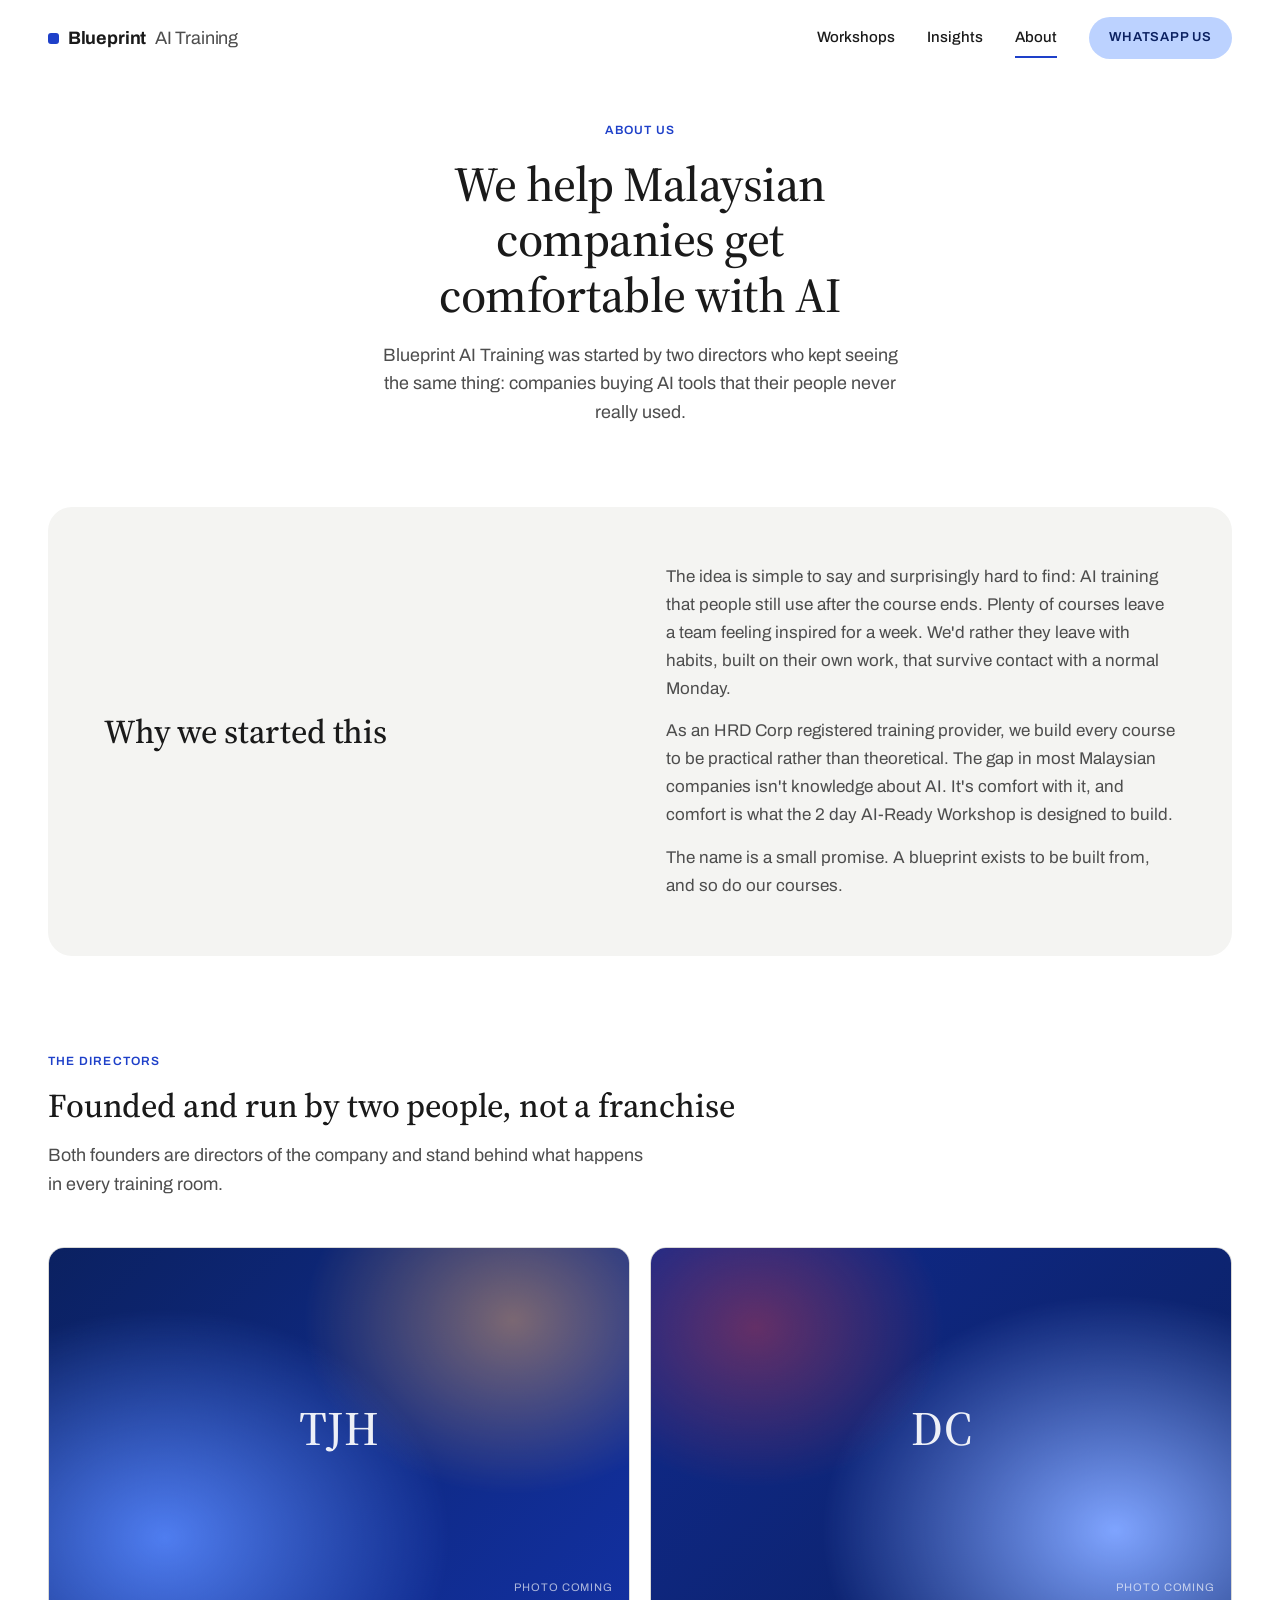
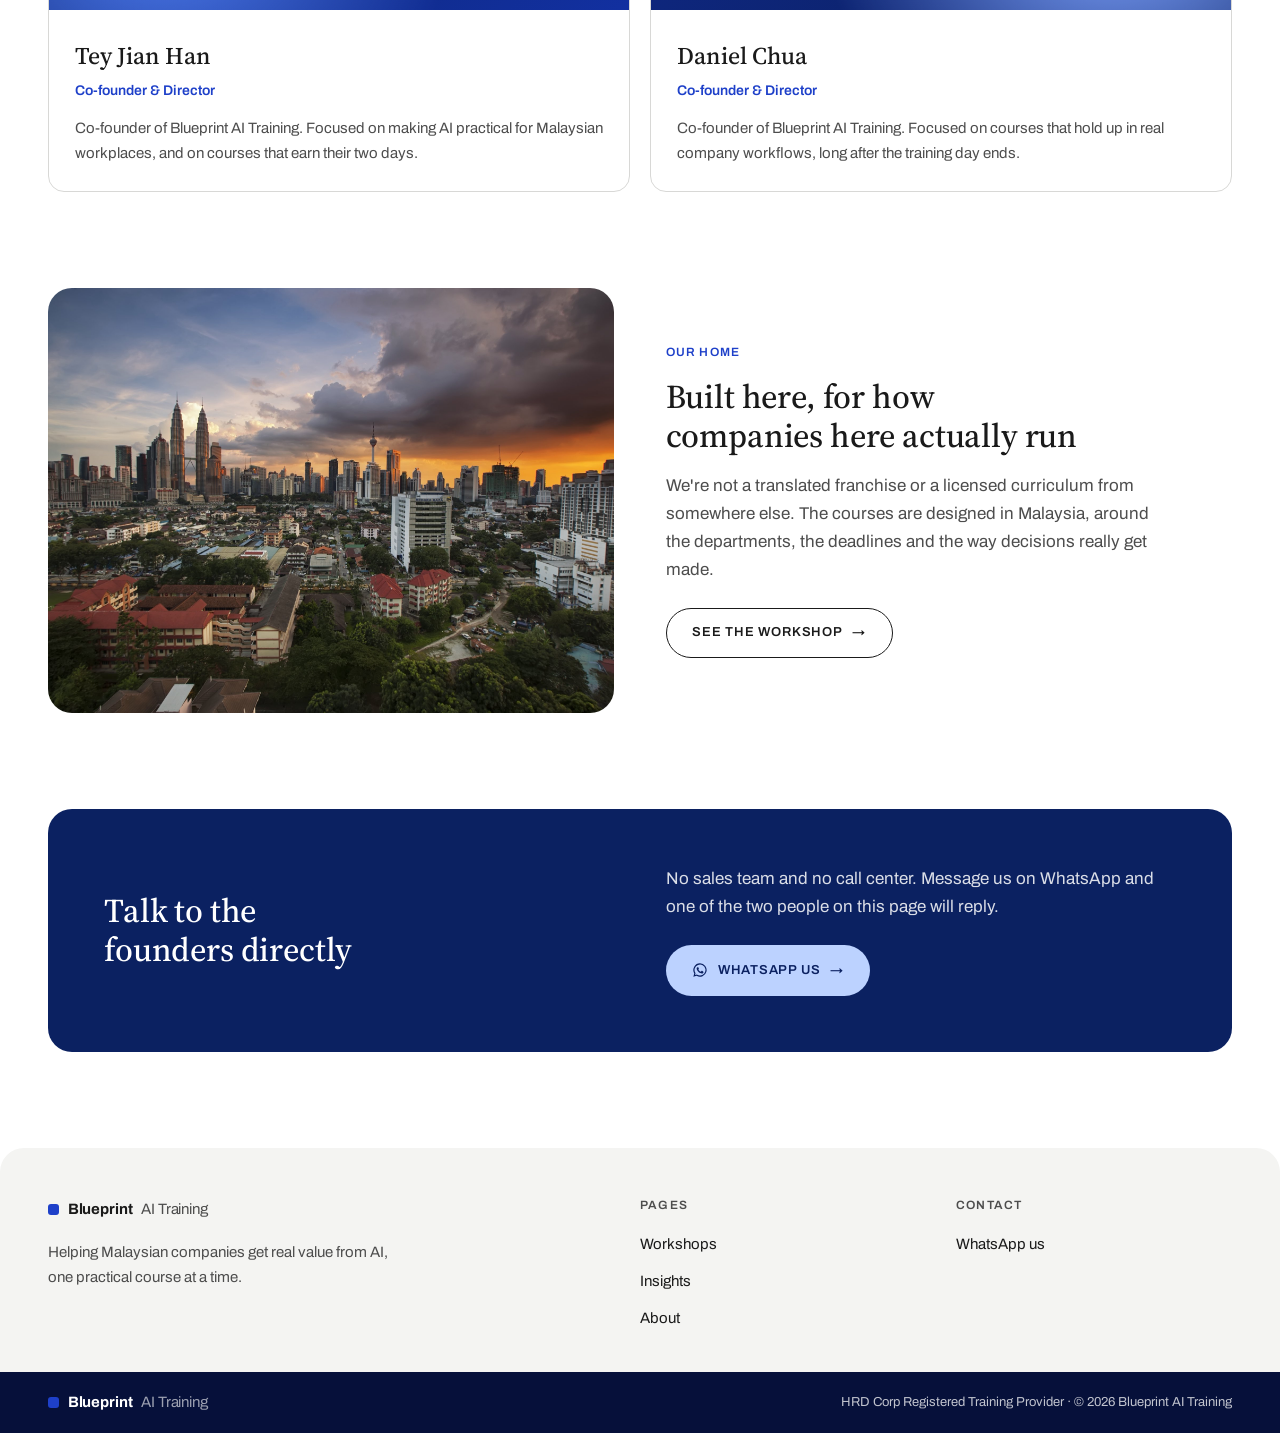
==== about.html @ e667f3a2 "update" ====
<!doctype html>
<html lang="en">
<head>
  <meta charset="utf-8">
  <meta name="viewport" content="width=device-width, initial-scale=1">
  <title>About | Blueprint AI Training</title>
  <meta name="description" content="Blueprint AI Training was founded by directors Tey Jian Han and Daniel Chua to help Malaysian companies get real value from AI through practical, HRD Corp claimable training.">
  <meta property="og:type" content="website">
  <meta property="og:title" content="About | Blueprint AI Training">
  <meta property="og:description" content="Founded by two directors who wanted AI training that people actually use afterwards.">
  <!-- REPLACE: set your live domain in og:image so WhatsApp link previews show the image -->
  <meta property="og:image" content="https://REPLACE-WITH-DOMAIN/assets/img/kl-dusk.jpg">
  <link rel="icon" type="image/svg+xml" href="assets/favicon.svg">
  <link rel="preconnect" href="https://fonts.googleapis.com">
  <link rel="preconnect" href="https://fonts.gstatic.com" crossorigin>
  <link href="https://fonts.googleapis.com/css2?family=Archivo:wght@400;500;600;700&family=Source+Serif+4:ital,opsz,wght@0,8..60,400;0,8..60,500;1,8..60,400&display=swap" rel="stylesheet">
  <link rel="stylesheet" href="css/styles.css">
</head>
<body>

<header class="site-header">
  <div class="container">
    <a class="brand" href="index.html" aria-label="Blueprint AI Training home">
      <span class="brand-mark" aria-hidden="true"></span>
      <strong>Blueprint</strong> <span>AI Training</span>
    </a>
    <button class="nav-toggle" aria-label="Menu" aria-expanded="false" aria-controls="site-nav">
      <span></span><span></span><span></span>
    </button>
    <nav class="site-nav" id="site-nav" aria-label="Main">
      <a href="workshops.html">Workshops</a>
      <a href="insights.html">Insights</a>
      <a href="about.html" aria-current="page">About</a>
      <!-- REPLACE: WhatsApp number -->
      <a class="btn btn--pill" href="https://wa.me/60XXXXXXXXX">WhatsApp us</a>
    </nav>
  </div>
</header>

<main>

  <section class="intro container">
    <span class="label label--blue">About us</span>
    <h1 class="display">We help Malaysian companies get comfortable with AI</h1>
    <p class="lede">Blueprint AI Training was started by two directors who kept seeing the same thing: companies buying AI tools that their people never really used.</p>
  </section>

  <!-- Story -->
  <section class="section container">
    <div class="panel panel--paper panel-split">
      <h2 class="headline">Why we started this</h2>
      <div>
        <!-- EDIT: founding story. Founders should make this their own. -->
        <p style="color: var(--slate);">The idea is simple to say and surprisingly hard to find: AI training that people still use after the course ends. Plenty of courses leave a team feeling inspired for a week. We'd rather they leave with habits, built on their own work, that survive contact with a normal Monday.</p>
        <p style="color: var(--slate); margin-top: 0.9rem;">As an HRD Corp registered training provider, we build every course to be practical rather than theoretical. The gap in most Malaysian companies isn't knowledge about AI. It's comfort with it, and comfort is what the 2 day AI-Ready Workshop is designed to build.</p>
        <!-- VERIFY: confirm exact HRD Corp registration wording before launch -->
        <p style="color: var(--slate); margin-top: 0.9rem;">The name is a small promise. A blueprint exists to be built from, and so do our courses.</p>
      </div>
    </div>
  </section>

  <!-- Founders -->
  <section class="section container">
    <div class="section-head">
      <span class="label label--blue">The directors</span>
      <h2 class="headline">Founded and run by two people, not a franchise</h2>
      <p class="lede">Both founders are directors of the company and stand behind what happens in every training room.</p>
    </div>
    <div class="profile-grid">
      <article class="profile">
        <!-- REPLACE: portrait photo. Swap the placeholder block for:
             <img src="assets/img/tey-jian-han.jpg" alt="Tey Jian Han, Co-founder and Director"> -->
        <div class="profile-portrait cover-a">
          <span class="profile-initials" aria-hidden="true">TJH</span>
          <span class="photo-note">Photo coming</span>
        </div>
        <div class="profile-body">
          <h3>Tey Jian Han</h3>
          <p class="role">Co-founder &amp; Director</p>
          <!-- EDIT: bio pending from founder. Keep to facts, no invented history. -->
          <p>Co-founder of Blueprint AI Training. Focused on making AI practical for Malaysian workplaces, and on courses that earn their two days.</p>
        </div>
      </article>
      <article class="profile">
        <!-- REPLACE: portrait photo. Swap the placeholder block for:
             <img src="assets/img/daniel-chua.jpg" alt="Daniel Chua, Co-founder and Director"> -->
        <div class="profile-portrait cover-b">
          <span class="profile-initials" aria-hidden="true">DC</span>
          <span class="photo-note">Photo coming</span>
        </div>
        <div class="profile-body">
          <h3>Daniel Chua</h3>
          <p class="role">Co-founder &amp; Director</p>
          <!-- EDIT: bio pending from founder. Keep to facts, no invented history. -->
          <p>Co-founder of Blueprint AI Training. Focused on courses that hold up in real company workflows, long after the training day ends.</p>
        </div>
      </article>
    </div>
  </section>

  <!-- Malaysia -->
  <section class="section container">
    <div class="media-split">
      <div class="media">
        <img src="assets/img/kl-dusk.jpg" alt="Kuala Lumpur at dusk, with the Petronas Towers and KL Tower" style="object-position: 30% 35%;">
      </div>
      <div>
        <span class="label label--blue">Our home</span>
        <h2 class="headline">Built here, for how companies here actually run</h2>
        <p>We're not a translated franchise or a licensed curriculum from somewhere else. The courses are designed in Malaysia, around the departments, the deadlines and the way decisions really get made.</p>
        <a class="btn btn--outline" href="workshop.html">See the workshop <span class="arrow" aria-hidden="true">&rarr;</span></a>
      </div>
    </div>
  </section>

  <!-- Assist -->
  <section class="section container" id="contact">
    <div class="panel panel--deep panel-split">
      <h2 class="headline">Talk to the founders directly</h2>
      <div>
        <p>No sales team and no call center. Message us on WhatsApp and one of the two people on this page will reply.</p>
        <!-- REPLACE: WhatsApp number -->
        <a class="btn btn--pill" href="https://wa.me/60XXXXXXXXX">
          <svg width="16" height="16" viewBox="0 0 24 24" fill="currentColor" aria-hidden="true"><path d="M12 2a10 10 0 0 0-8.6 15.1L2 22l5-1.3A10 10 0 1 0 12 2Zm0 18.2a8.1 8.1 0 0 1-4.2-1.2l-.3-.2-3 .8.8-2.9-.2-.3A8.2 8.2 0 1 1 12 20.2Zm4.5-6.1c-.2-.1-1.5-.7-1.7-.8-.2-.1-.4-.1-.5.1-.2.2-.6.8-.8 1-.1.2-.3.2-.5.1a6.7 6.7 0 0 1-3.3-2.9c-.3-.4.3-.4.7-1.3 0-.2 0-.3-.1-.4l-.7-1.8c-.2-.5-.4-.4-.5-.4h-.5c-.2 0-.4.1-.7.3-.2.3-.9.9-.9 2.1s.9 2.4 1 2.6c.1.2 1.8 2.8 4.3 3.9 1.6.7 2.2.7 3 .6.5-.1 1.5-.6 1.7-1.2.2-.6.2-1.1.1-1.2 0-.1-.2-.2-.4-.3Z"/></svg>
          WhatsApp us <span class="arrow" aria-hidden="true">&rarr;</span>
        </a>
      </div>
    </div>
  </section>

</main>

<footer class="site-footer">
  <div class="footer-main">
    <div class="container">
      <div class="footer-grid">
        <div>
          <a class="brand" href="index.html">
            <span class="brand-mark" aria-hidden="true"></span>
            <strong>Blueprint</strong> <span>AI Training</span>
          </a>
          <p class="footer-mission">Helping Malaysian companies get real value from AI, one practical course at a time.</p>
        </div>
        <div>
          <h4>Pages</h4>
          <ul>
            <li><a href="workshops.html">Workshops</a></li>
            <li><a href="insights.html">Insights</a></li>
            <li><a href="about.html">About</a></li>
          </ul>
        </div>
        <div>
          <h4>Contact</h4>
          <ul>
            <!-- REPLACE: WhatsApp number -->
            <li><a href="https://wa.me/60XXXXXXXXX">WhatsApp us</a></li>
            <!-- REPLACE: add email / phone / address when finalised -->
          </ul>
        </div>
      </div>
    </div>
  </div>
  <div class="footer-bar">
    <div class="container">
      <a class="brand" href="index.html">
        <span class="brand-mark" aria-hidden="true"></span>
        <strong>Blueprint</strong> <span>AI Training</span>
      </a>
      <!-- VERIFY: exact HRD Corp registration wording -->
      <p>HRD Corp Registered Training Provider &middot; &copy; 2026 Blueprint AI Training</p>
    </div>
  </div>
</footer>

<script src="js/main.js"></script>
</body>
</html>
---- css/styles.css ----
/* ==========================================================================
   Blueprint AI Training — "Blueprint Blue"
   Consulting-firm grammar in the BCG mold: white ground, inset rounded
   panels, pill buttons, serif display. Malaysian colors live in the
   gradient art, not in flags or flowers.
   Edit the tokens below to retune the whole site.
   ========================================================================== */

:root {
  /* Blue accent family */
  --blue-deep: #0b2161;      /* dark panels, footer bar */
  --blue-deeper: #06103a;    /* footer bottom bar */
  --blue: #1e40c9;           /* links, small accents (AA on white) */
  --blue-mid: #4f7df0;       /* gradient art only */
  --blue-soft: #7fa4ff;      /* gradient art only */
  --pill: #bcd2ff;           /* primary pill button ground */
  --pill-hover: #a7c3ff;
  --panel-light: #e4ecff;    /* light blue panel ground */

  --blue-royal: #1230a0;     /* gradient art endpoint */
  --blue-indigo: #10298c;    /* gradient art endpoint */

  /* Malaysian glints, gradient art only, never UI chrome */
  --glint-red: rgba(226, 59, 59, 0.4);
  --glint-amber: rgba(255, 179, 92, 0.45);
  --glint-red-soft: rgba(226, 59, 59, 0.22);
  --glint-amber-soft: rgba(255, 179, 92, 0.35);

  /* Neutral ground */
  --white: #ffffff;
  --paper: #f4f4f2;          /* light gray panels, upper footer */
  --silver: #d8d8d6;         /* hairlines */
  --slate: #4d4d4d;          /* secondary text */
  --ink: #1a1a1a;            /* text */

  /* Type */
  --font: "Archivo", "Helvetica Neue", Arial, sans-serif;
  --font-serif: "Source Serif 4", Georgia, serif;

  --measure: 68ch;
  --container: 1280px;
  --pad-x: clamp(1.25rem, 4vw, 3rem);
  --section-y: clamp(2rem, 4vw, 3rem);

  --r-panel: 24px;
  --r-card: 16px;
  --r-pill: 999px;

  --ease-out: cubic-bezier(0.16, 1, 0.3, 1);
}

/* ---------- Reset ---------- */

*, *::before, *::after { box-sizing: border-box; }
* { margin: 0; }
html { scroll-behavior: smooth; }
html, body { overflow-x: clip; }
body {
  font-family: var(--font);
  font-size: 1.0625rem;
  line-height: 1.65;
  color: var(--ink);
  background: var(--white);
  -webkit-font-smoothing: antialiased;
}
img { display: block; max-width: 100%; }
a { color: inherit; }
ul, ol { padding: 0; }
[hidden] { display: none !important; }

:focus-visible {
  outline: 2px solid var(--blue);
  outline-offset: 3px;
}

@media (prefers-reduced-motion: reduce) {
  *, *::before, *::after {
    animation-duration: 0.01ms !important;
    animation-iteration-count: 1 !important;
    transition-duration: 0.01ms !important;
  }
  html { scroll-behavior: auto; }
}

/* ---------- Type roles ---------- */

.display {
  font-family: var(--font-serif);
  font-size: clamp(2.125rem, 3.8vw, 3.125rem);
  font-weight: 500;
  line-height: 1.14;
  letter-spacing: -0.01em;
  text-wrap: balance;
}
.display-xl { font-size: clamp(2.5rem, 4.6vw, 3.875rem); }

/* The dimensional word: the promise word extrudes in pill-blue steps.
   Hero only, one word per site. */
.dim {
  color: var(--blue-deep);
  text-shadow:
    0.018em 0.018em 0 var(--pill),
    0.036em 0.036em 0 var(--pill),
    0.054em 0.054em 0 var(--pill),
    0.072em 0.072em 0 var(--pill);
  animation: dim-pop 0.5s var(--ease-out) 0.7s both;
}
@keyframes dim-pop {
  from {
    color: var(--ink);
    text-shadow:
      0 0 0 var(--pill),
      0 0 0 var(--pill),
      0 0 0 var(--pill),
      0 0 0 var(--pill);
  }
}

/* Opening sequence: the statement settles from a blur, then the word pops */
.intro-rise { animation: intro-blur 0.75s var(--ease-out) both; }
@keyframes intro-blur {
  from { opacity: 0; transform: translateY(14px); filter: blur(8px); }
  to { opacity: 1; transform: none; filter: blur(0); }
}
.headline {
  font-family: var(--font-serif);
  font-size: clamp(1.625rem, 2.6vw, 2.25rem);
  font-weight: 500;
  line-height: 1.18;
  letter-spacing: -0.005em;
  text-wrap: balance;
}
.title-serif {
  font-family: var(--font-serif);
  font-size: clamp(1.375rem, 2vw, 1.75rem);
  font-weight: 500;
  line-height: 1.22;
  text-wrap: balance;
}
.title {
  font-size: 1.1875rem;
  font-weight: 600;
  line-height: 1.3;
}
.lede {
  font-size: clamp(1.0625rem, 1.4vw, 1.1875rem);
  line-height: 1.6;
  color: var(--slate);
  max-width: 60ch;
}
.label {
  font-size: 0.75rem;
  font-weight: 600;
  letter-spacing: 0.1em;
  text-transform: uppercase;
}
.label--blue { color: var(--blue); }
.label--slate { color: var(--slate); }
.label--light { color: rgba(255, 255, 255, 0.85); }

/* ---------- Layout primitives ---------- */

.container {
  max-width: var(--container);
  margin-inline: auto;
  padding-inline: var(--pad-x);
}
.section { padding-block: var(--section-y); }
.section--tight { padding-block: clamp(2rem, 4vw, 3rem); }

.section-head { margin-bottom: clamp(2rem, 4vw, 3rem); }
.section-head .label { display: block; margin-bottom: 0.9rem; }
.section-head .lede { margin-top: 1rem; }
.section-head--center { text-align: center; }
.section-head--center .lede { margin-inline: auto; }

/* Feature head: the one section head per page allowed to break the
   eyebrow-plus-headline pattern. Centered display serif with a sweep. */
.section-head--feature { text-align: center; }
.section-head--feature h2 { max-width: 18ch; margin-inline: auto; }

/* The highlight sweep: a pill-blue marker stroke behind one phrase.
   At most one per page. */
.mark-sweep {
  position: relative;
  z-index: 0;
  font-style: italic;
  font-weight: 400;
  white-space: nowrap;
}
.mark-sweep::before {
  content: "";
  position: absolute;
  inset: 0.14em -0.2em -0.04em -0.16em;
  background: var(--pill);
  opacity: 0.55;
  border-radius: 0.35em;
  transform: rotate(-1.4deg);
  z-index: -1;
}
/* The sweep draws itself like a marker stroke when scrolled into view */
html.js [data-in] .mark-sweep::before {
  transform: scaleX(0) rotate(-1.4deg);
  transform-origin: 0 60%;
  transition: transform 0.55s var(--ease-out) 0.15s;
}
html.js [data-in].is-in .mark-sweep::before { transform: scaleX(1) rotate(-1.4deg); }

/* Centered page intro, the BCG opener */
.intro {
  text-align: center;
  padding-block: clamp(1.75rem, 3.5vw, 2.75rem) clamp(1.25rem, 2.5vw, 2rem);
}
.intro .label { display: block; margin-bottom: 1rem; }
.intro .display { max-width: 24ch; margin-inline: auto; }
.intro .display-xl { max-width: 22ch; }
.intro .lede { margin: 1.1rem auto 0; max-width: 52ch; }

/* ---------- Panels: the inset rounded blocks ---------- */

.panel {
  border-radius: var(--r-panel);
  overflow: hidden;
  position: relative;
}
.panel--deep { background: var(--blue-deep); color: var(--white); }
.panel--light { background: var(--panel-light); }
.panel--paper { background: var(--paper); }

.panel-split {
  display: grid;
  grid-template-columns: minmax(0, 1fr) minmax(0, 1fr);
  gap: clamp(1.5rem, 4vw, 4rem);
  align-items: center;
  padding: clamp(2rem, 4.5vw, 3.5rem);
}
@media (max-width: 860px) { .panel-split { grid-template-columns: 1fr; } }
.panel-split .headline { max-width: 20ch; }
.panel-split p { max-width: 52ch; }
.panel--deep p { color: rgba(255, 255, 255, 0.85); }
.panel-split .btn { margin-top: 1.5rem; }

/* ---------- Gradient art (Malaysian colors live here) ---------- */

.art {
  background:
    radial-gradient(52% 68% at 82% 18%, var(--glint-amber), transparent 62%),
    radial-gradient(44% 60% at 12% 88%, var(--glint-red), transparent 60%),
    radial-gradient(70% 90% at 28% 22%, var(--blue-soft), transparent 70%),
    radial-gradient(80% 100% at 78% 78%, var(--blue-mid), transparent 72%),
    linear-gradient(135deg, var(--blue-deep) 0%, var(--blue-royal) 55%, var(--blue-deep) 100%);
}
.art--soft {
  background:
    radial-gradient(50% 64% at 84% 20%, var(--glint-amber-soft), transparent 62%),
    radial-gradient(42% 58% at 10% 86%, var(--glint-red-soft), transparent 60%),
    radial-gradient(70% 90% at 30% 20%, rgba(127, 164, 255, 0.75), transparent 70%),
    radial-gradient(80% 100% at 76% 80%, rgba(79, 125, 240, 0.6), transparent 72%),
    linear-gradient(135deg, #dbe7ff 0%, #eef3ff 55%, #dbe7ff 100%);
}

/* ---------- Buttons: pills, the BCG way ---------- */

.btn {
  display: inline-flex;
  align-items: center;
  gap: 0.6rem;
  padding: 0.85rem 1.6rem;
  font-family: var(--font);
  font-size: 0.8125rem;
  font-weight: 600;
  letter-spacing: 0.06em;
  text-transform: uppercase;
  text-decoration: none;
  border-radius: var(--r-pill);
  border: 1px solid transparent;
  cursor: pointer;
  transition: background-color 0.2s var(--ease-out), border-color 0.2s var(--ease-out),
              color 0.2s var(--ease-out), transform 0.2s var(--ease-out);
}
.btn .arrow { transition: transform 0.25s var(--ease-out); }
.btn:hover .arrow { transform: translateX(4px); }
.btn--pill { background: var(--pill); color: var(--blue-deep); }
.btn--pill:hover { background: var(--pill-hover); }
.btn--outline { border-color: var(--ink); color: var(--ink); background: transparent; }
.btn--outline:hover { background: var(--ink); color: var(--white); }
.btn--outline-light { border-color: rgba(255, 255, 255, 0.7); color: var(--white); background: transparent; }
.btn--outline-light:hover { background: var(--white); color: var(--blue-deep); border-color: var(--white); }

.arrow-link {
  display: inline-flex;
  align-items: center;
  gap: 0.5rem;
  font-weight: 600;
  font-size: 0.875rem;
  color: var(--blue);
  text-decoration: none;
}
.arrow-link .arrow { transition: transform 0.25s var(--ease-out); }
.arrow-link:hover .arrow { transform: translateX(4px); }

/* ---------- Chips ---------- */

.chip-row {
  display: flex;
  flex-wrap: wrap;
  justify-content: center;
  gap: 0.5rem;
  padding: 0.5rem;
  border: 1px solid var(--silver);
  border-radius: var(--r-pill);
  width: fit-content;
  max-width: 100%;
  margin-inline: auto;
}
.chip {
  display: inline-flex;
  align-items: center;
  padding: 0.5rem 1.1rem;
  font-size: 0.75rem;
  font-weight: 600;
  letter-spacing: 0.08em;
  text-transform: uppercase;
  color: var(--slate);
  text-decoration: none;
  border-radius: var(--r-pill);
  transition: background-color 0.2s var(--ease-out), color 0.2s var(--ease-out);
}
.chip:hover { background: var(--paper); color: var(--ink); }
.chip.is-active { background: var(--blue-deep); color: var(--white); }
.chip--static { cursor: default; }
@media (max-width: 700px) { .chip-row { border-radius: var(--r-card); } }

/* Small tag chip on cards */
.tag {
  display: inline-flex;
  align-self: flex-start;
  padding: 0.3rem 0.75rem;
  font-size: 0.6875rem;
  font-weight: 600;
  letter-spacing: 0.08em;
  text-transform: uppercase;
  border-radius: var(--r-pill);
  background: var(--white);
  color: var(--ink);
}
.tag--ghost { background: transparent; border: 1px solid var(--silver); color: var(--slate); }

/* ---------- Header ---------- */

.site-header {
  position: sticky;
  top: 0;
  z-index: 50;
  background: rgba(255, 255, 255, 0.94);
  backdrop-filter: blur(8px);
  border-bottom: 1px solid transparent;
  transition: border-color 0.25s var(--ease-out), box-shadow 0.25s var(--ease-out);
}
.site-header.is-scrolled {
  border-bottom-color: var(--silver);
  box-shadow: 0 4px 18px rgba(26, 26, 26, 0.06);
}
.site-header .container {
  display: flex;
  align-items: center;
  justify-content: space-between;
  height: 76px;
}

.brand {
  display: inline-flex;
  align-items: center;
  gap: 0.55rem;
  text-decoration: none;
  font-size: 1.125rem;
  letter-spacing: -0.01em;
  line-height: 1;
}
.brand-mark {
  width: 11px; height: 11px;
  border-radius: 3px;
  background: var(--blue);
  flex: 0 0 auto;
}
.brand strong { font-weight: 700; }
.brand span { font-weight: 400; color: var(--slate); }

.site-nav { display: flex; align-items: center; gap: 2rem; }
.site-nav a:not(.btn) {
  text-decoration: none;
  font-size: 0.9375rem;
  font-weight: 500;
  color: var(--ink);
  padding-block: 0.4rem;
  border-bottom: 2px solid transparent;
  transition: border-color 0.2s var(--ease-out);
}
.site-nav a:not(.btn):hover { border-bottom-color: var(--silver); }
.site-nav a[aria-current] { border-bottom-color: var(--blue); }
.site-nav .btn { padding: 0.6rem 1.2rem; }

.nav-toggle {
  display: none;
  background: none;
  border: 0;
  padding: 0.5rem;
  cursor: pointer;
}
.nav-toggle span {
  display: block;
  width: 24px; height: 2px;
  background: var(--ink);
  margin: 5px 0;
  transition: transform 0.25s var(--ease-out), opacity 0.2s;
}

@media (max-width: 800px) {
  .nav-toggle { display: block; }
  .site-nav {
    position: fixed;
    inset: 76px 0 0 0;
    flex-direction: column;
    align-items: flex-start;
    gap: 0;
    background: var(--blue-deep);
    padding: 2.5rem var(--pad-x);
    transform: translateX(100%);
    transition: transform 0.35s var(--ease-out);
  }
  .site-nav.is-open { transform: translateX(0); }
  .site-nav a:not(.btn) {
    color: var(--white);
    font-size: 1.625rem;
    font-weight: 600;
    padding-block: 0.9rem;
    border-bottom: 0;
  }
  .site-nav a[aria-current] { color: var(--pill); }
  .site-nav .btn { margin-top: 2rem; padding: 0.85rem 1.6rem; }
  body.nav-locked { overflow: hidden; }
  .nav-toggle.is-open span:nth-child(1) { transform: translateY(7px) rotate(45deg); }
  .nav-toggle.is-open span:nth-child(2) { opacity: 0; }
  .nav-toggle.is-open span:nth-child(3) { transform: translateY(-7px) rotate(-45deg); }
}

/* ---------- Hero card (home) ---------- */

.hero-card {
  border-radius: var(--r-panel);
  min-height: min(62vh, 560px);
  display: flex;
  align-items: flex-end;
  padding: clamp(1.5rem, 3vw, 2.5rem);
}
.hero-bg {
  position: absolute;
  inset: 0;
  width: 100%;
  height: 100%;
  object-fit: cover;
  object-position: 75% 30%;
  animation: bg-settle 1.5s var(--ease-out) both;
}
@keyframes bg-settle {
  from { transform: scale(1.045); }
}
.hero-float {
  position: relative;
  background: var(--white);
  border-radius: var(--r-card);
  padding: clamp(1.5rem, 2.5vw, 2rem);
  max-width: 420px;
  box-shadow: 0 18px 44px rgba(11, 33, 97, 0.22);
}
.hero-float .label { display: block; margin-bottom: 0.7rem; }
.hero-float h2 {
  font-family: var(--font-serif);
  font-size: 1.375rem;
  font-weight: 500;
  line-height: 1.25;
}
.hero-float p { color: var(--slate); font-size: 0.9375rem; margin-top: 0.6rem; }
.hero-float .btn { margin-top: 1.25rem; }

.hero-card [data-rise] {
  opacity: 0;
  transform: translateY(22px);
  animation: rise 0.9s var(--ease-out) 0.35s forwards;
}
@keyframes rise {
  to { opacity: 1; transform: translateY(0); }
}

/* ---------- Strengths band (home) ----------
   One white band split by hairlines: mark, point, then a big serif
   numeral. Only truthful numbers live here (2 engineers, 0 coding). */

.strengths {
  display: grid;
  grid-template-columns: repeat(4, minmax(0, 1fr));
  background: var(--white);
  border: 1px solid var(--silver);
  border-radius: var(--r-panel);
  overflow: hidden;
}
.strength {
  display: flex;
  flex-direction: column;
  gap: 0.9rem;
  padding: clamp(1.5rem, 2.6vw, 2.4rem);
  border-left: 1px solid var(--silver);
}
.strength:first-child { border-left: 0; }
.strength-icon {
  width: 30px;
  height: 30px;
  color: var(--blue);
  margin-bottom: 0.3rem;
}
.strength h3 { font-size: 1.125rem; font-weight: 600; line-height: 1.3; }
.strength > p { color: var(--slate); font-size: 0.9375rem; line-height: 1.55; }
.strength-stat {
  margin-top: auto;
  padding-top: 1.6rem;
  display: flex;
  align-items: center;
  gap: 0.9rem;
}
.strength-num {
  font-family: var(--font-serif);
  font-size: clamp(3rem, 4.6vw, 4.25rem);
  font-weight: 500;
  line-height: 0.9;
  letter-spacing: -0.02em;
  background: linear-gradient(150deg, var(--blue-deep) 15%, var(--blue) 55%, var(--blue-mid) 95%);
  -webkit-background-clip: text;
  background-clip: text;
  color: transparent;
}
.strength-num small { font-size: 0.45em; font-weight: 500; }
.strength-num--word { font-size: clamp(2.125rem, 3vw, 2.875rem); line-height: 1; }
.strength-stat-label {
  font-size: 0.8125rem;
  font-weight: 500;
  color: var(--slate);
  line-height: 1.35;
  max-width: 14ch;
}
@media (max-width: 1080px) {
  .strengths { grid-template-columns: repeat(2, minmax(0, 1fr)); }
  .strength:nth-child(odd) { border-left: 0; }
  .strength:nth-child(n+3) { border-top: 1px solid var(--silver); }
}
@media (max-width: 620px) {
  .strengths { grid-template-columns: 1fr; }
  .strength { border-left: 0; }
  .strength:nth-child(n+2) { border-top: 1px solid var(--silver); }
}

/* ---------- Cards ---------- */

.card-grid {
  display: grid;
  grid-template-columns: repeat(4, 1fr);
  gap: 1.25rem;
}
@media (max-width: 1080px) { .card-grid { grid-template-columns: repeat(2, 1fr); } }
@media (max-width: 620px) { .card-grid { grid-template-columns: 1fr; } }
.card-grid--3 { grid-template-columns: repeat(3, 1fr); }
@media (max-width: 1080px) { .card-grid--3 { grid-template-columns: repeat(2, 1fr); } }
@media (max-width: 620px) { .card-grid--3 { grid-template-columns: 1fr; } }

.card {
  display: flex;
  flex-direction: column;
  background: var(--white);
  border: 1px solid var(--silver);
  border-radius: var(--r-card);
  text-decoration: none;
  overflow: hidden;
  transition: box-shadow 0.25s var(--ease-out), transform 0.25s var(--ease-out);
}
a.card:hover, .card--hover:hover { box-shadow: 0 14px 34px rgba(26, 26, 26, 0.12); transform: translateY(-3px); }
a.card:hover .arrow-link .arrow { transform: translateX(4px); }

.card-cover {
  aspect-ratio: 16 / 10;
  position: relative;
  display: flex;
  align-items: flex-start;
  padding: 0.9rem;
}
.card-cover img { position: absolute; inset: 0; width: 100%; height: 100%; object-fit: cover; }
.card-cover .tag { position: relative; z-index: 1; }
.card-body {
  display: flex;
  flex-direction: column;
  gap: 0.7rem;
  padding: 1.4rem;
  flex: 1;
}
.card-body .title { color: var(--ink); }
.card-body p { color: var(--slate); font-size: 0.9375rem; line-height: 1.55; }
.card-body .arrow-link { margin-top: auto; padding-top: 0.6rem; }
.card-meta { font-size: 0.8125rem; color: var(--slate); }

/* Per-card gradient covers, each course/article gets its own mix */
.cover-a {
  background:
    radial-gradient(60% 80% at 80% 20%, var(--glint-amber), transparent 60%),
    radial-gradient(70% 90% at 20% 80%, var(--blue-mid), transparent 70%),
    linear-gradient(135deg, var(--blue-deep), var(--blue-royal));
}
.cover-b {
  background:
    radial-gradient(56% 76% at 18% 22%, var(--glint-red), transparent 58%),
    radial-gradient(70% 90% at 80% 78%, var(--blue-soft), transparent 72%),
    linear-gradient(135deg, var(--blue-indigo), var(--blue-deep));
}
.cover-c {
  background:
    radial-gradient(58% 78% at 78% 76%, var(--glint-amber), transparent 60%),
    radial-gradient(64% 84% at 22% 24%, rgba(127, 164, 255, 0.85), transparent 68%),
    linear-gradient(135deg, var(--blue-royal), var(--blue-deep));
}

/* ---------- Workshop route (home) ----------
   The 2 day workshop as origin node on the white ground, routing out to
   department nodes on the right. Curves draw in when the section scrolls
   into view; three pulses travel the lines. Node positions are inline
   left/top percentages; the SVG curves (viewBox 160x100, same 8/5 aspect
   as the map box) are drawn to match. */

.route {
  display: grid;
  grid-template-columns: minmax(280px, 340px) minmax(0, 1fr);
  gap: clamp(2rem, 4vw, 4.5rem);
  align-items: center;
}
.route-intro .label { display: block; margin-bottom: 0.9rem; }
.route-intro .headline { max-width: 16ch; }
.route-intro p { color: var(--slate); margin-top: 1rem; max-width: 44ch; }
.route-intro .btn { margin-top: 1.5rem; }

.route-map { position: relative; aspect-ratio: 8 / 5; }
.route-map svg { position: absolute; inset: 0; width: 100%; height: 100%; }
.route-map path {
  fill: none;
  stroke: var(--blue);
  stroke-opacity: 0.3;
  stroke-width: 0.45;
  stroke-linecap: round;
}
html.js .route-map path {
  stroke-dasharray: 1;
  stroke-dashoffset: 1;
  transition: stroke-dashoffset 1.1s var(--ease-out);
}
html.js .route-map.is-live path { stroke-dashoffset: 0; }
.route-map path:nth-of-type(2) { transition-delay: 0.06s; }
.route-map path:nth-of-type(3) { transition-delay: 0.12s; }
.route-map path:nth-of-type(4) { transition-delay: 0.18s; }
.route-map path:nth-of-type(5) { transition-delay: 0.24s; }
.route-map path:nth-of-type(6) { transition-delay: 0.3s; }
.route-map path:nth-of-type(7) { transition-delay: 0.36s; }
.route-map path:nth-of-type(8) { transition-delay: 0.42s; }
.route-map path:nth-of-type(9) { transition-delay: 0.48s; }

.route-map .pulse { fill: var(--blue-mid); opacity: 0; transition: opacity 0.6s var(--ease-out) 1.2s; }
.route-map.is-live .pulse { opacity: 0.85; }
@media (prefers-reduced-motion: reduce) {
  .route-map .pulse { display: none; }
}

.route-origin {
  position: absolute;
  left: 0;
  top: 50%;
  transform: translateY(-50%);
  z-index: 1;
  background: var(--blue-deep);
  color: var(--white);
  border-radius: var(--r-card);
  padding: 1.25rem 1.4rem;
  max-width: 240px;
  box-shadow: 0 14px 34px rgba(11, 33, 97, 0.28);
}
.route-origin .label { display: block; margin-bottom: 0.5rem; }
.route-origin h3 { font-family: var(--font-serif); font-size: 1.1875rem; font-weight: 500; line-height: 1.25; }
.route-origin .arrow-link { color: var(--pill); font-size: 0.8125rem; margin-top: 0.7rem; }

.route-node {
  position: absolute;
  transform: translate(-50%, -5px);
  display: flex;
  flex-direction: column;
  align-items: center;
  gap: 0.45rem;
  font-size: 0.8125rem;
  font-weight: 600;
  color: var(--ink);
  text-align: center;
  line-height: 1.25;
  max-width: 110px;
}
.route-node::before {
  content: "";
  width: 11px;
  height: 11px;
  border-radius: 50%;
  background: var(--blue);
  box-shadow: 0 0 0 4px rgba(30, 64, 201, 0.14);
}
html.js .route-node { opacity: 0; transition: opacity 0.55s var(--ease-out); }
html.js .route-map.is-live .route-node { opacity: 1; }
.route-node:nth-of-type(2) { transition-delay: 0.5s; }
.route-node:nth-of-type(3) { transition-delay: 0.57s; }
.route-node:nth-of-type(4) { transition-delay: 0.64s; }
.route-node:nth-of-type(5) { transition-delay: 0.71s; }
.route-node:nth-of-type(6) { transition-delay: 0.78s; }
.route-node:nth-of-type(7) { transition-delay: 0.85s; }
.route-node:nth-of-type(8) { transition-delay: 0.92s; }
.route-node:nth-of-type(9) { transition-delay: 0.99s; }
.route-node:nth-of-type(10) { transition-delay: 1.06s; }

.leaf-tag {
  display: inline-flex;
  padding: 0.25rem 0.7rem;
  font-size: 0.6875rem;
  font-weight: 600;
  letter-spacing: 0.08em;
  text-transform: uppercase;
  border-radius: var(--r-pill);
  border: 1px solid rgba(255, 255, 255, 0.4);
  color: rgba(255, 255, 255, 0.85);
}

@media (max-width: 1080px) {
  .route { grid-template-columns: 1fr; }
  .route-map {
    aspect-ratio: auto;
    display: flex;
    flex-wrap: wrap;
    gap: 0.6rem;
    align-content: flex-start;
  }
  .route-map svg { display: none; }
  .route-origin { position: static; transform: none; max-width: none; width: 100%; margin-bottom: 0.5rem; }
  .route-node {
    position: static;
    transform: none;
    flex-direction: row;
    gap: 0.5rem;
    max-width: none;
    border: 1px solid var(--silver);
    border-radius: var(--r-pill);
    padding: 0.45rem 0.95rem;
  }
  .route-node::before { width: 8px; height: 8px; box-shadow: none; }
  /* The draw-in is a desktop moment; the chip cloud is always visible */
  html.js .route-node { opacity: 1; transition: none; }
}

/* ---------- Client logo grid (home) ---------- */

.logo-grid {
  list-style: none;
  display: flex;
  flex-wrap: wrap;
  justify-content: center;
  gap: 1.25rem;
}
.logo-tile {
  flex: 0 0 calc((100% - 3 * 1.25rem) / 4);
  background: var(--paper);
  border-radius: var(--r-card);
  aspect-ratio: 16 / 9;
  display: flex;
  align-items: center;
  justify-content: center;
  padding: clamp(1.25rem, 2.4vw, 2rem);
}
.logo-tile img { max-width: 100%; max-height: min(100%, 104px); object-fit: contain; }
/* Tiles arrive as a list: tight stagger, capped around 300ms total */
html.js .logo-grid .logo-tile {
  opacity: 0;
  transform: translateY(10px) scale(0.97);
  transition: opacity 0.5s var(--ease-out), transform 0.5s var(--ease-out);
  transition-delay: calc(var(--i, 0) * 55ms);
}
html.js .logo-grid.is-in .logo-tile { opacity: 1; transform: none; }
@media (max-width: 900px) {
  .logo-tile { flex-basis: calc((100% - 2 * 1.25rem) / 3); }
}
@media (max-width: 620px) {
  .logo-grid { gap: 0.75rem; }
  .logo-tile { flex-basis: calc((100% - 0.75rem) / 2); }
}

/* ---------- Insights mosaic (home) ---------- */

.mosaic {
  display: grid;
  grid-template-columns: minmax(0, 1.15fr) minmax(0, 1fr);
  grid-template-rows: repeat(2, minmax(240px, 1fr));
  gap: 1.25rem;
}
@media (max-width: 900px) {
  .mosaic { grid-template-columns: 1fr; grid-template-rows: none; }
}
.mosaic-card {
  position: relative;
  border-radius: var(--r-card);
  overflow: hidden;
  display: flex;
  flex-direction: column;
  justify-content: flex-end;
  padding: clamp(1.5rem, 2.5vw, 2.25rem);
  min-height: 260px;
  color: var(--white);
  text-decoration: none;
  isolation: isolate;
}
.mosaic-card--tall { grid-row: span 2; min-height: 420px; }
@media (max-width: 900px) { .mosaic-card--tall { grid-row: auto; min-height: 320px; } }
.mosaic-card > img {
  position: absolute;
  inset: 0;
  z-index: -2;
  width: 100%;
  height: 100%;
  object-fit: cover;
  transition: transform 0.5s var(--ease-out);
}
.mosaic-card:hover > img { transform: scale(1.03); }
.mosaic-card::after {
  content: "";
  position: absolute;
  inset: 0;
  z-index: -1;
  background: linear-gradient(200deg, rgba(11, 33, 97, 0.05) 30%, rgba(11, 33, 97, 0.78) 100%);
}
.mosaic-card .label { margin-bottom: 0.75rem; }
.mosaic-card h3 {
  font-family: var(--font-serif);
  font-weight: 500;
  font-size: clamp(1.375rem, 2.2vw, 1.875rem);
  line-height: 1.2;
  max-width: 22ch;
  text-wrap: balance;
}
.mosaic-card .btn { margin-top: 1.4rem; align-self: flex-start; }
.mosaic-card--dark::after { background: none; }

/* ---------- Facts row (workshop) ---------- */

.facts-row {
  display: flex;
  flex-wrap: wrap;
  justify-content: center;
  gap: 0.6rem;
}

/* ---------- Curriculum (workshop) ---------- */

.days {
  display: grid;
  grid-template-columns: repeat(2, minmax(0, 1fr));
  gap: 1.25rem;
}
@media (max-width: 860px) { .days { grid-template-columns: 1fr; } }
.day {
  background: var(--white);
  border: 1px solid var(--silver);
  border-radius: var(--r-card);
  padding: clamp(1.5rem, 3vw, 2.25rem);
}
.day-head {
  display: flex;
  align-items: baseline;
  justify-content: space-between;
  gap: 1rem;
  padding-bottom: 1.1rem;
  border-bottom: 3px solid var(--blue);
  margin-bottom: 0.4rem;
}
.day-head h3 { font-family: var(--font-serif); font-size: 1.625rem; font-weight: 500; }
.day-head .label { color: var(--slate); }
.day ol { list-style: none; }
.day ol li { padding-block: 1rem; border-top: 1px solid var(--silver); }
.day ol li:first-child { border-top: 0; }
.day h4 { font-size: 1.0625rem; font-weight: 600; margin-bottom: 0.25rem; }
.day p { font-size: 0.9375rem; color: var(--slate); }

.outcomes {
  list-style: none;
  display: grid;
  grid-template-columns: repeat(2, minmax(0, 1fr));
  gap: 1.3rem 3rem;
  max-width: 980px;
}
@media (max-width: 760px) { .outcomes { grid-template-columns: 1fr; } }
.outcomes li { display: flex; gap: 1rem; align-items: flex-start; }
.outcomes li::before {
  content: "";
  flex: 0 0 auto;
  width: 9px; height: 9px;
  border-radius: 3px;
  background: var(--blue);
  margin-top: 0.55em;
}
.outcomes strong { display: block; font-weight: 600; }
.outcomes span { color: var(--slate); font-size: 0.9375rem; }

/* ---------- Article pages ---------- */

.article-head { padding-block: clamp(2.5rem, 5vw, 4rem) clamp(1.5rem, 3vw, 2rem); }
.article-head .tag--ghost { margin-bottom: 1.1rem; }
.article-head .display { max-width: 26ch; }
.byline {
  display: flex;
  flex-wrap: wrap;
  gap: 0.4rem 1.25rem;
  margin-top: 1.25rem;
  font-size: 0.875rem;
  color: var(--slate);
}
.byline strong { color: var(--ink); font-weight: 600; }

.article-banner {
  border-radius: var(--r-panel);
  min-height: clamp(180px, 26vw, 300px);
}

.article-body { padding-block: clamp(2.5rem, 5vw, 4rem); }
.article-body .prose { max-width: var(--measure); margin-inline: auto; }
.prose p { margin-bottom: 1.4rem; }
.prose h2 {
  font-family: var(--font-serif);
  font-size: 1.625rem;
  font-weight: 500;
  line-height: 1.22;
  margin: 2.6rem 0 1rem;
  text-wrap: balance;
}
.prose .pull-quote {
  font-family: var(--font-serif);
  font-style: italic;
  font-weight: 400;
  font-size: clamp(1.375rem, 2.2vw, 1.75rem);
  line-height: 1.42;
  color: var(--blue-deep);
  padding: 0.4rem 0 0.4rem 1.6rem;
  border-left: 1px solid var(--blue);
  margin: 2.4rem 0;
}
.author-note {
  max-width: var(--measure);
  margin: 3rem auto 0;
  padding-top: 1.6rem;
  border-top: 1px solid var(--silver);
  font-size: 0.9375rem;
  color: var(--slate);
}
.author-note strong { color: var(--ink); }
.author-note a { color: var(--blue); }

/* ---------- Profiles (about) ---------- */

.profile-grid {
  display: grid;
  grid-template-columns: repeat(2, minmax(0, 1fr));
  gap: 1.25rem;
}
@media (max-width: 820px) { .profile-grid { grid-template-columns: 1fr; } }
.profile {
  border: 1px solid var(--silver);
  border-radius: var(--r-card);
  overflow: hidden;
  background: var(--white);
}
.profile-portrait {
  aspect-ratio: 16 / 10;
  display: flex;
  align-items: center;
  justify-content: center;
  position: relative;
}
.profile-portrait img { position: absolute; inset: 0; width: 100%; height: 100%; object-fit: cover; }
.profile-initials {
  font-family: var(--font-serif);
  font-size: 3rem;
  font-weight: 500;
  color: rgba(255, 255, 255, 0.92);
}
.profile-portrait .photo-note {
  position: absolute;
  bottom: 0.9rem; right: 1rem;
  font-size: 0.6875rem;
  letter-spacing: 0.08em;
  text-transform: uppercase;
  color: rgba(255, 255, 255, 0.65);
}
.profile-body { padding: 1.6rem; }
.profile-body h3 { font-family: var(--font-serif); font-size: 1.5rem; font-weight: 500; }
.profile-body .role { color: var(--blue); font-size: 0.875rem; font-weight: 600; margin-top: 0.2rem; }
.profile-body p { color: var(--slate); font-size: 0.9375rem; margin-top: 0.9rem; }

/* ---------- Split with media card ---------- */

.media-split {
  display: grid;
  grid-template-columns: minmax(0, 1fr) minmax(0, 1fr);
  gap: clamp(2rem, 4vw, 4rem);
  align-items: center;
}
@media (max-width: 860px) { .media-split { grid-template-columns: 1fr; } }
.media-split .media {
  border-radius: var(--r-panel);
  overflow: hidden;
  aspect-ratio: 4 / 3;
}
.media-split .media img { width: 100%; height: 100%; object-fit: cover; }
.media-split .label { display: block; margin-bottom: 0.9rem; }
.media-split p { margin-top: 1rem; max-width: 50ch; color: var(--slate); }
.media-split .btn { margin-top: 1.5rem; }

/* ---------- Footer ---------- */

.site-footer { margin-top: var(--section-y); }
.footer-main {
  background: var(--paper);
  border-radius: var(--r-panel) var(--r-panel) 0 0;
}
.footer-grid {
  display: grid;
  grid-template-columns: 2fr 1fr 1fr;
  gap: 2.5rem;
  padding-block: 3rem 2.5rem;
}
@media (max-width: 760px) { .footer-grid { grid-template-columns: 1fr; } }
.footer-mission { margin-top: 1rem; max-width: 38ch; color: var(--slate); font-size: 0.9375rem; }
.site-footer h4 {
  font-size: 0.75rem;
  font-weight: 600;
  letter-spacing: 0.1em;
  text-transform: uppercase;
  color: var(--slate);
  margin-bottom: 0.9rem;
}
.site-footer ul { list-style: none; display: flex; flex-direction: column; gap: 0.55rem; }
.footer-main a { color: var(--ink); text-decoration: none; font-size: 0.9375rem; }
.footer-main a:hover { color: var(--blue); text-decoration: underline; text-underline-offset: 3px; }
.footer-bar { background: var(--blue-deeper); color: rgba(255, 255, 255, 0.75); }
.footer-bar .container {
  display: flex;
  flex-wrap: wrap;
  gap: 0.5rem 2rem;
  justify-content: space-between;
  align-items: center;
  padding-block: 1.25rem;
  font-size: 0.8125rem;
}
.footer-bar .brand { color: var(--white); font-size: 0.9375rem; }
.footer-bar .brand span { color: rgba(255, 255, 255, 0.6); }
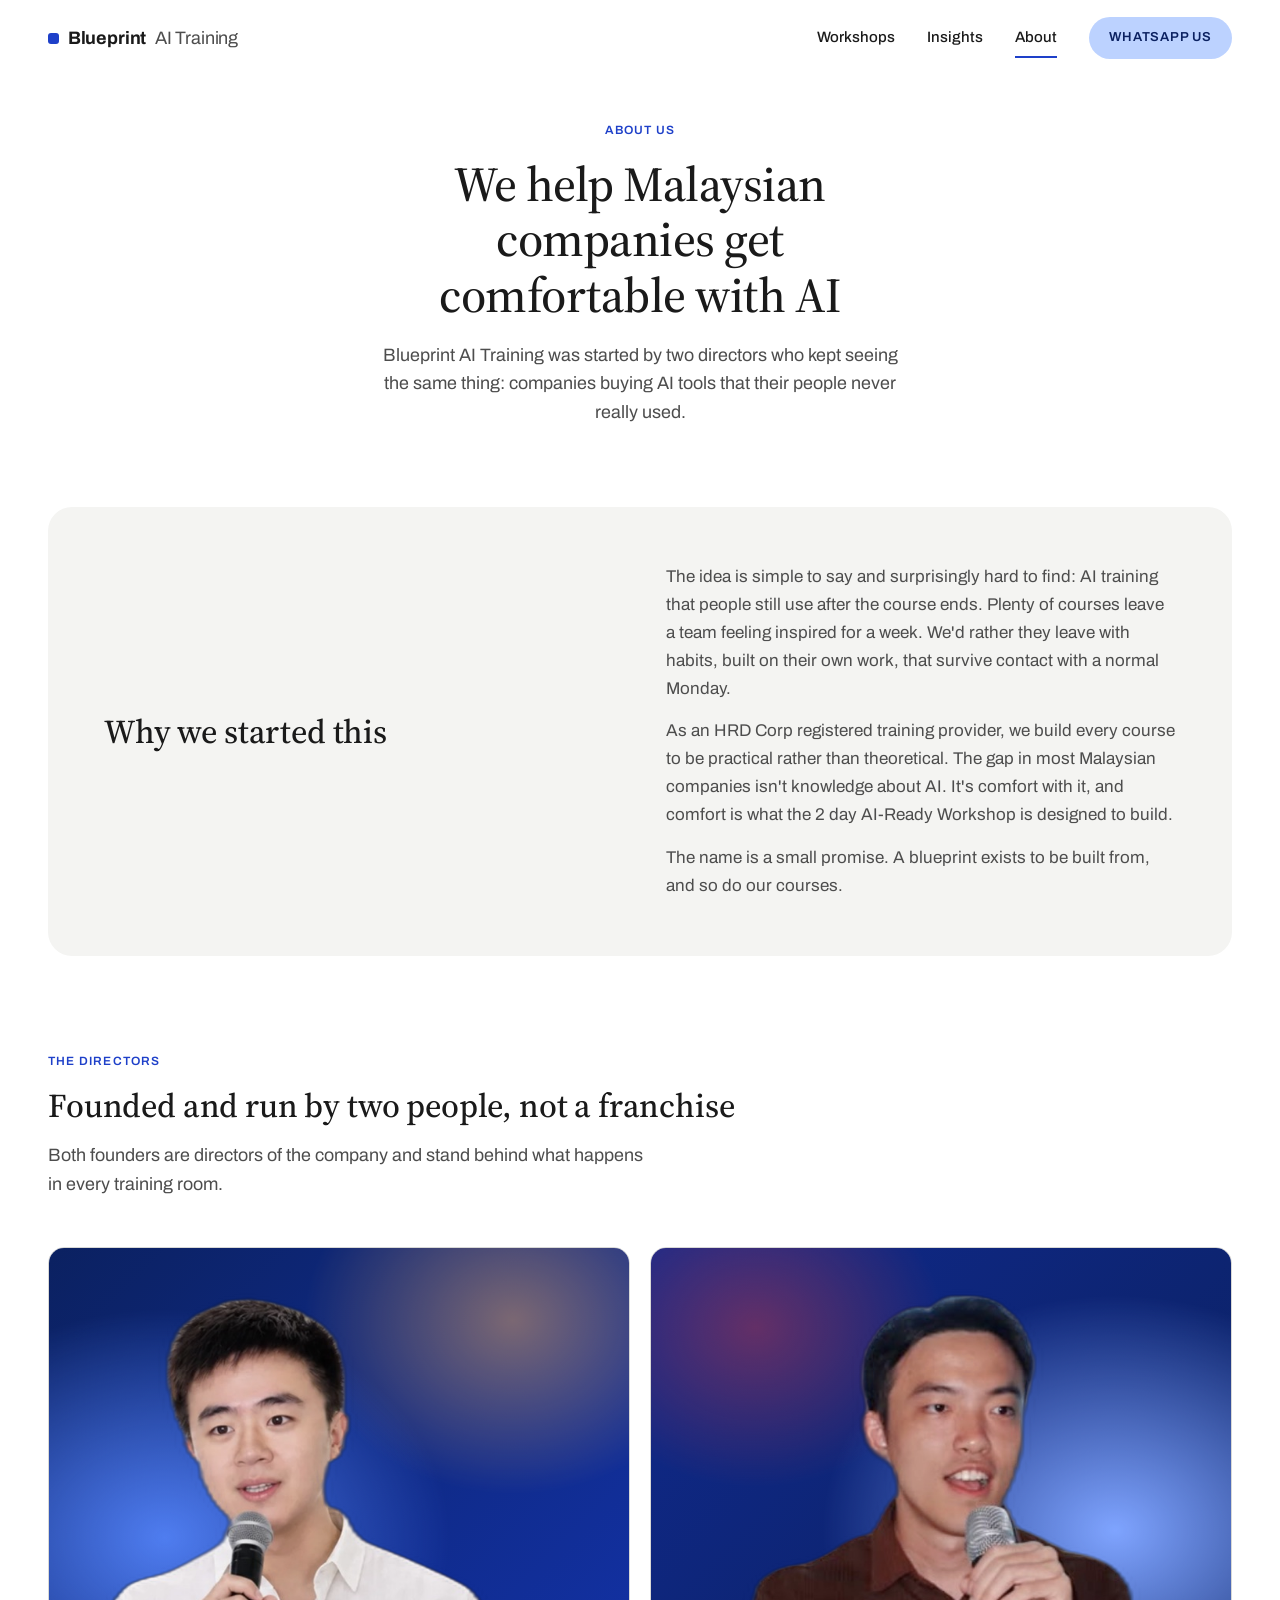
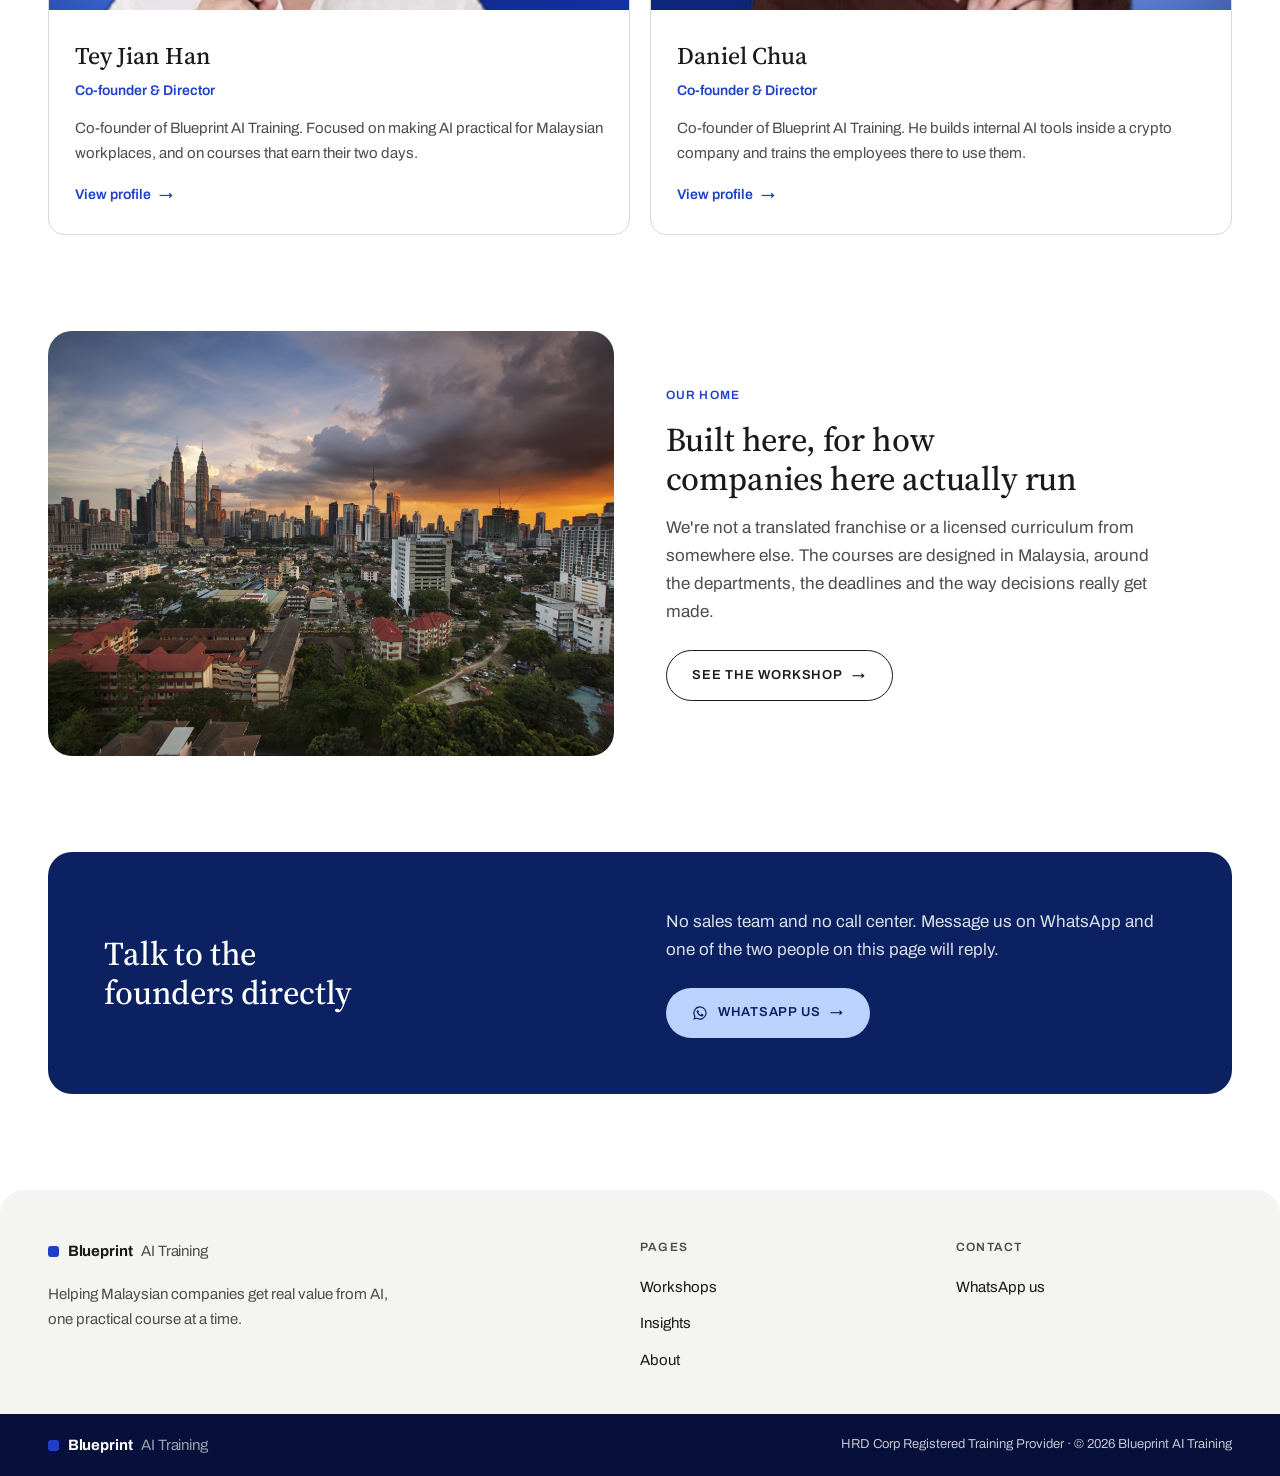
==== commit d21fbd2a: "Add director profile pages and real founder portraits Replaces the placeholder portrait blocks on th" ====
--- a/about.html
+++ b/about.html
@@ -67,34 +67,30 @@
       <p class="lede">Both founders are directors of the company and stand behind what happens in every training room.</p>
     </div>
     <div class="profile-grid">
-      <article class="profile">
-        <!-- REPLACE: portrait photo. Swap the placeholder block for:
-             <img src="assets/img/tey-jian-han.jpg" alt="Tey Jian Han, Co-founder and Director"> -->
+      <a class="profile" href="team/tey-jian-han.html">
         <div class="profile-portrait cover-a">
-          <span class="profile-initials" aria-hidden="true">TJH</span>
-          <span class="photo-note">Photo coming</span>
+          <img src="assets/img/tey-jian-han-wide.png" alt="Tey Jian Han, Co-founder and Director" width="742" height="463">
         </div>
         <div class="profile-body">
           <h3>Tey Jian Han</h3>
           <p class="role">Co-founder &amp; Director</p>
-          <!-- EDIT: bio pending from founder. Keep to facts, no invented history. -->
+          <!-- EDIT: full bio lives on team/tey-jian-han.html. Keep this to a line or two. -->
           <p>Co-founder of Blueprint AI Training. Focused on making AI practical for Malaysian workplaces, and on courses that earn their two days.</p>
+          <span class="arrow-link">View profile <span class="arrow" aria-hidden="true">&rarr;</span></span>
         </div>
-      </article>
-      <article class="profile">
-        <!-- REPLACE: portrait photo. Swap the placeholder block for:
-             <img src="assets/img/daniel-chua.jpg" alt="Daniel Chua, Co-founder and Director"> -->
+      </a>
+      <a class="profile" href="team/daniel-chua.html">
         <div class="profile-portrait cover-b">
-          <span class="profile-initials" aria-hidden="true">DC</span>
-          <span class="photo-note">Photo coming</span>
+          <img src="assets/img/daniel-chua-wide.png" alt="Daniel Chua, Co-founder and Director" width="742" height="463">
         </div>
         <div class="profile-body">
           <h3>Daniel Chua</h3>
           <p class="role">Co-founder &amp; Director</p>
-          <!-- EDIT: bio pending from founder. Keep to facts, no invented history. -->
-          <p>Co-founder of Blueprint AI Training. Focused on courses that hold up in real company workflows, long after the training day ends.</p>
+          <!-- EDIT: full bio lives on team/daniel-chua.html. Keep this to a line or two. -->
+          <p>Co-founder of Blueprint AI Training. He builds internal AI tools inside a crypto company and trains the employees there to use them.</p>
+          <span class="arrow-link">View profile <span class="arrow" aria-hidden="true">&rarr;</span></span>
         </div>
-      </article>
+      </a>
     </div>
   </section>
 
--- a/css/styles.css
+++ b/css/styles.css
@@ -570,6 +570,8 @@
 .card-grid--3 { grid-template-columns: repeat(3, 1fr); }
 @media (max-width: 1080px) { .card-grid--3 { grid-template-columns: repeat(2, 1fr); } }
 @media (max-width: 620px) { .card-grid--3 { grid-template-columns: 1fr; } }
+.card-grid--2 { grid-template-columns: repeat(2, 1fr); }
+@media (max-width: 620px) { .card-grid--2 { grid-template-columns: 1fr; } }
 
 .card {
   display: flex;
@@ -1006,6 +1008,96 @@
 .profile-body h3 { font-family: var(--font-serif); font-size: 1.5rem; font-weight: 500; }
 .profile-body .role { color: var(--blue); font-size: 0.875rem; font-weight: 600; margin-top: 0.2rem; }
 .profile-body p { color: var(--slate); font-size: 0.9375rem; margin-top: 0.9rem; }
+.profile-body .arrow-link { margin-top: 1.1rem; }
+/* The whole about-page profile card becomes a link to the director page */
+a.profile { display: block; text-decoration: none; color: inherit; transition: transform 0.25s var(--ease-out), box-shadow 0.25s var(--ease-out); }
+a.profile:hover { transform: translateY(-3px); box-shadow: 0 14px 34px rgba(26, 26, 26, 0.12); }
+a.profile:hover .arrow-link .arrow { transform: translateX(4px); }
+
+/* ---------- Director page ---------- */
+
+/* Small return link sitting above the profile hero */
+.back-link {
+  display: inline-flex;
+  align-items: center;
+  gap: 0.5rem;
+  font-size: 0.875rem;
+  font-weight: 600;
+  color: var(--blue);
+  text-decoration: none;
+}
+.back-link:hover { text-decoration: underline; text-underline-offset: 3px; }
+.back-link .arrow { transition: transform 0.25s var(--ease-out); }
+.back-link:hover .arrow { transform: translateX(-4px); }
+
+.director-hero { padding-block: clamp(1.5rem, 3vw, 2.5rem) var(--section-y); }
+.director-hero .back-link { margin-bottom: clamp(1.5rem, 3vw, 2.25rem); }
+.director-split {
+  display: grid;
+  grid-template-columns: minmax(0, 0.8fr) minmax(0, 1fr);
+  gap: clamp(2rem, 4vw, 4rem);
+  align-items: center;
+}
+@media (max-width: 860px) { .director-split { grid-template-columns: 1fr; } }
+.director-split .label { display: block; margin-bottom: 0.9rem; }
+.director-split .lede { margin-top: 1.1rem; }
+.director-split .btn { margin-top: 1.75rem; }
+
+/* Portrait sits on the site's gradient art, so the cutout reads as brand
+   surface rather than as a photograph with its own background. */
+.portrait-frame {
+  position: relative;
+  aspect-ratio: 4 / 5;
+  border-radius: var(--r-panel);
+  overflow: hidden;
+}
+.portrait-frame img {
+  position: absolute;
+  inset: 0;
+  width: 100%;
+  height: 100%;
+  object-fit: cover;
+  object-position: 50% 0;
+}
+@media (max-width: 860px) { .portrait-frame { max-width: 340px; } }
+
+/* Bio column, same measure as an article so long-form reads the same way */
+.director-bio { padding-block: var(--section-y); }
+.director-bio .prose { max-width: var(--measure); margin-inline: auto; }
+
+/* Link across to the other director. Deliberately not a panel-split, so the
+   page does not repeat the split layout twice in a row. */
+.director-next {
+  display: flex;
+  align-items: center;
+  gap: 1.25rem;
+  padding: 1rem 1.4rem;
+  background: var(--white);
+  border: 1px solid var(--silver);
+  border-radius: var(--r-card);
+  text-decoration: none;
+  color: inherit;
+  transition: transform 0.25s var(--ease-out), box-shadow 0.25s var(--ease-out);
+}
+.director-next:hover { transform: translateY(-3px); box-shadow: 0 14px 34px rgba(26, 26, 26, 0.12); }
+.director-next .thumb {
+  position: relative;
+  flex: none;
+  width: 64px;
+  height: 64px;
+  border-radius: var(--r-pill);
+  overflow: hidden;
+}
+.director-next .thumb img { position: absolute; inset: 0; width: 100%; height: 100%; object-fit: cover; object-position: 50% 4%; }
+.director-next .who { flex: 1; min-width: 0; }
+.director-next .who strong { display: block; font-family: var(--font-serif); font-size: 1.375rem; font-weight: 500; line-height: 1.25; }
+.director-next .who span { font-size: 0.875rem; color: var(--slate); }
+.director-next .arrow-link { flex: none; }
+.director-next:hover .arrow-link .arrow { transform: translateX(4px); }
+@media (max-width: 560px) {
+  .director-next { flex-wrap: wrap; gap: 0.9rem; }
+  .director-next .who { flex-basis: calc(100% - 64px - 0.9rem); }
+}
 
 /* ---------- Split with media card ---------- */
 
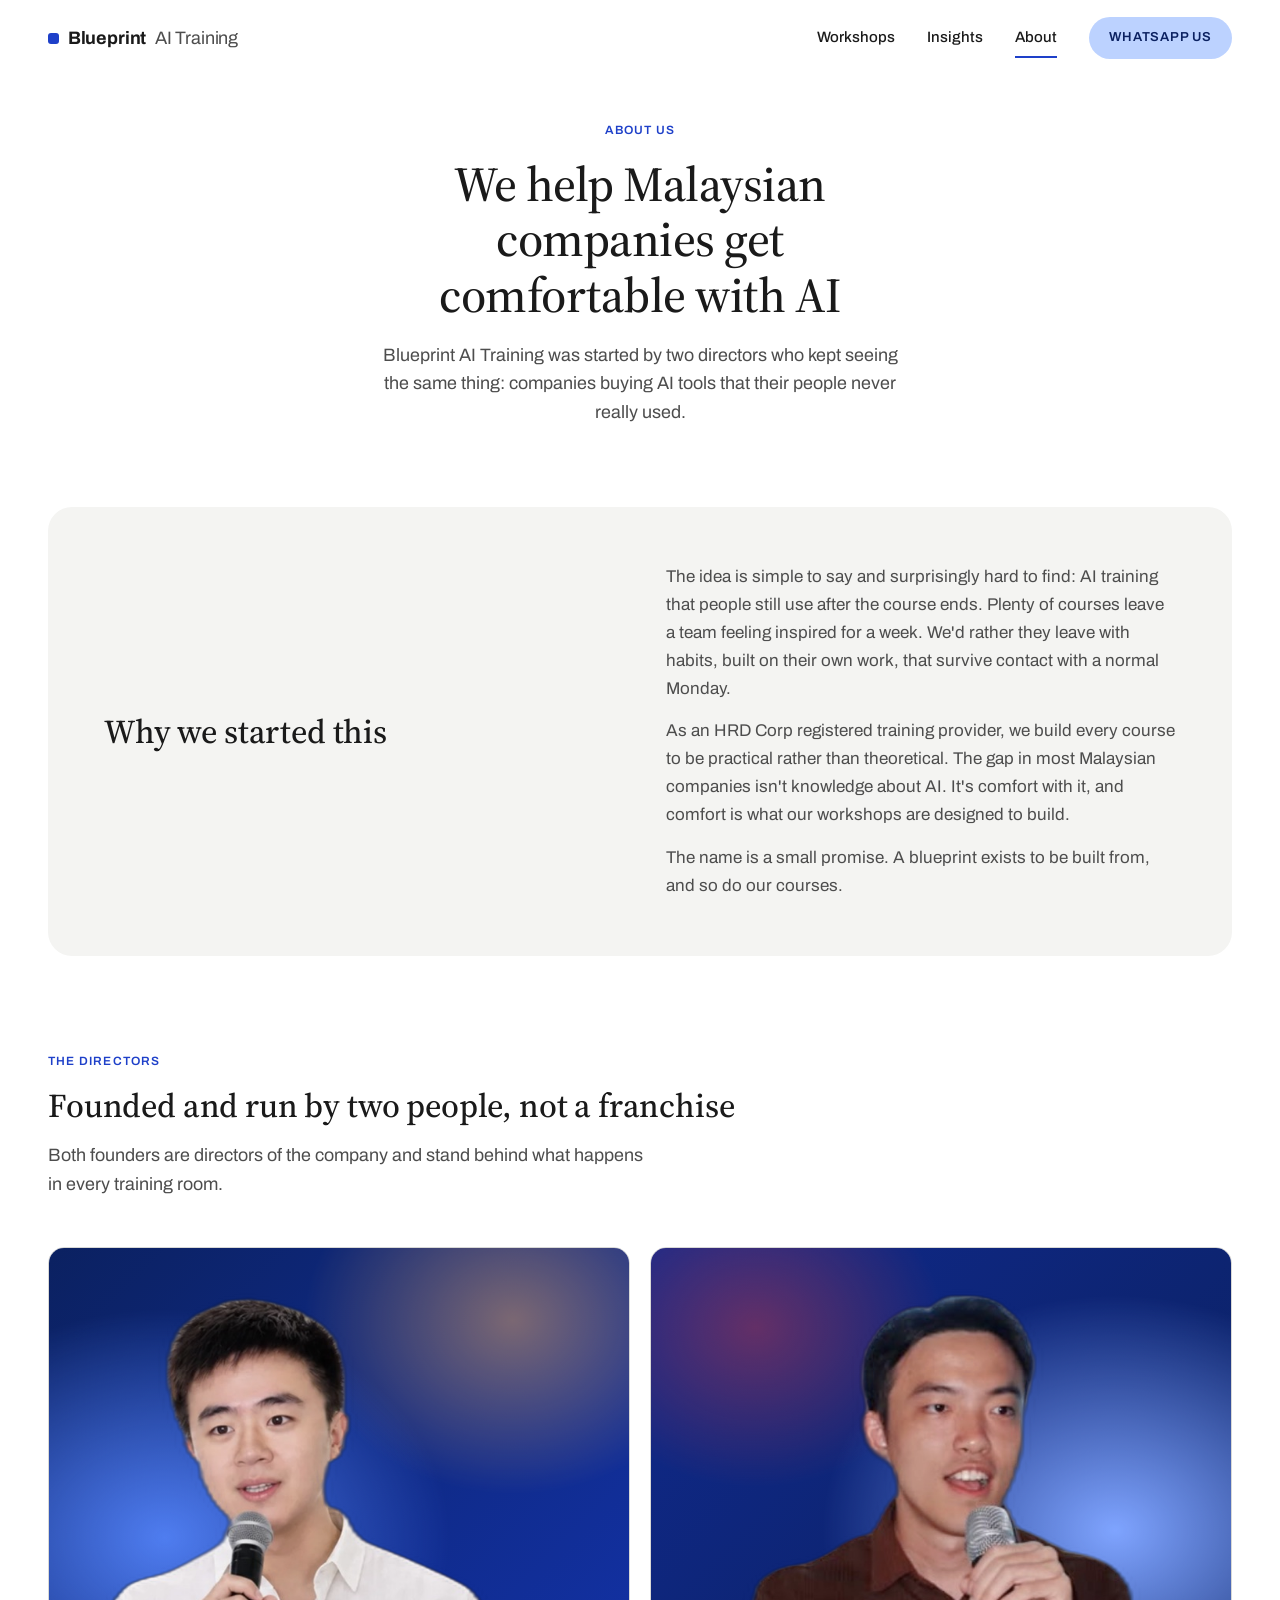
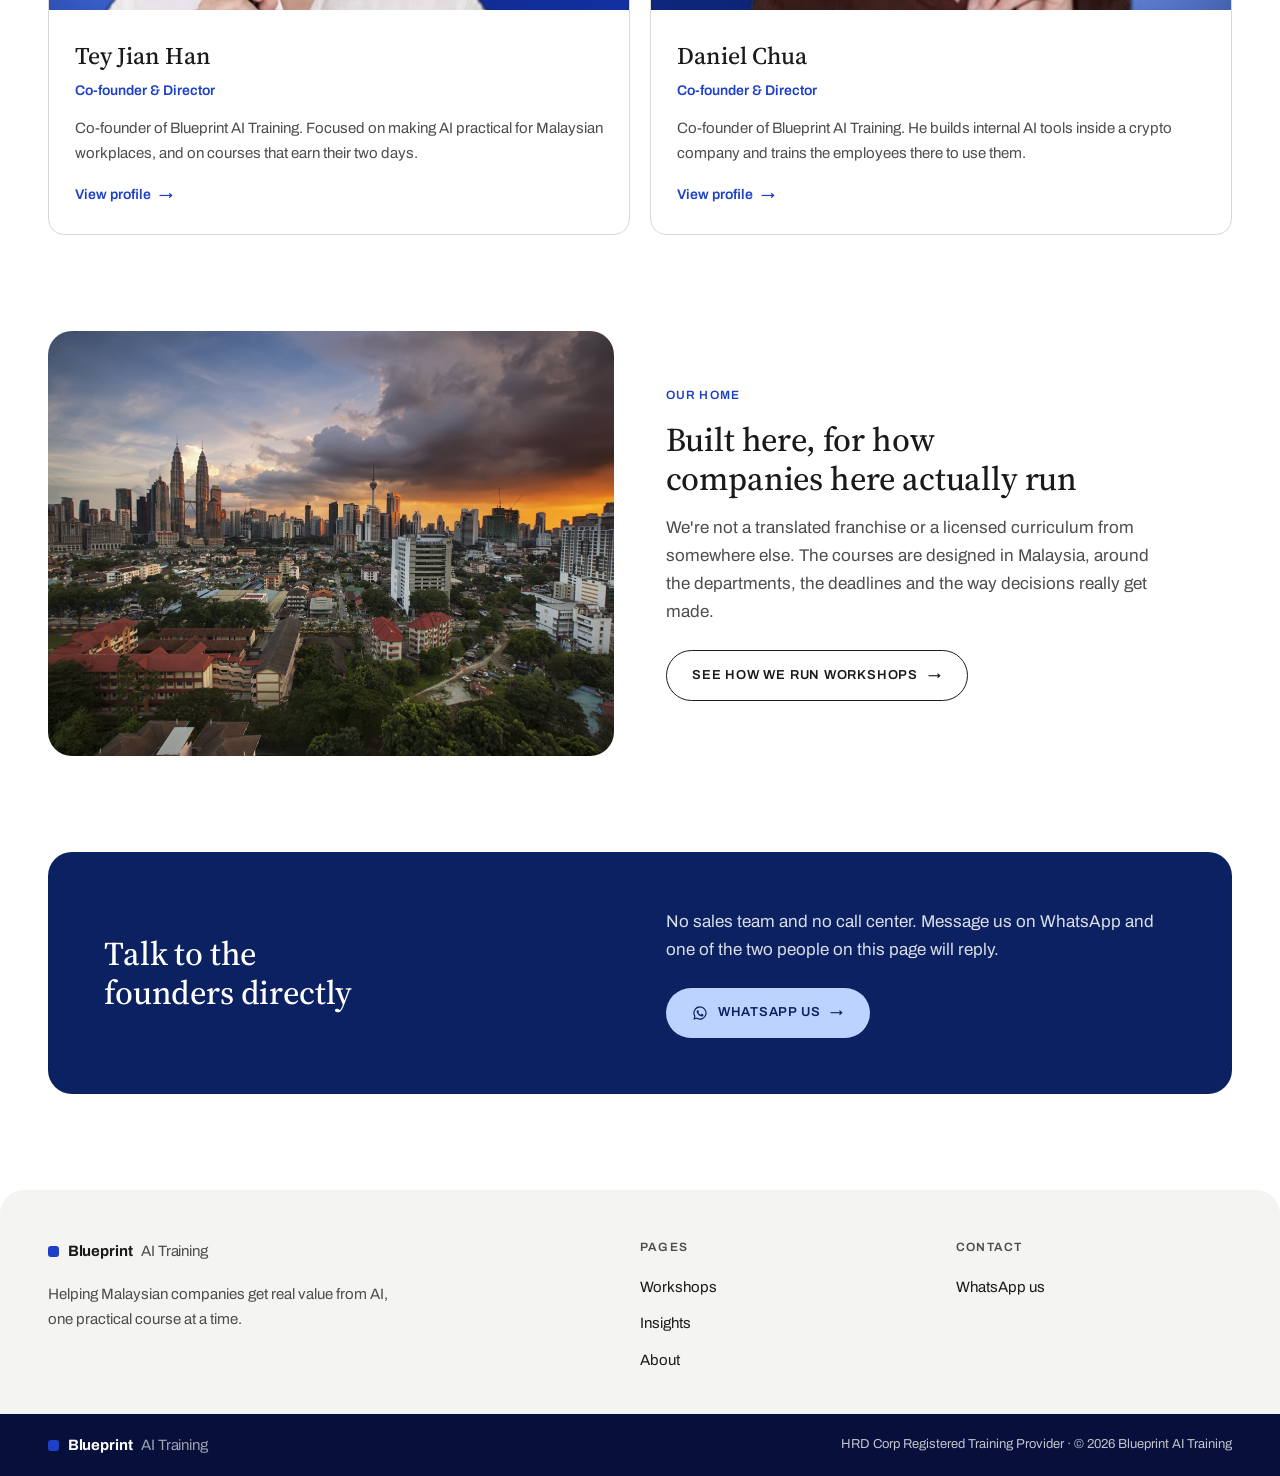
==== commit 60aace76: "Split workshops into a public offer page and an unlisted module page The 2 day module is not through" ====
--- a/about.html
+++ b/about.html
@@ -4,7 +4,7 @@
   <meta charset="utf-8">
   <meta name="viewport" content="width=device-width, initial-scale=1">
   <title>About | Blueprint AI Training</title>
-  <meta name="description" content="Blueprint AI Training was founded by directors Tey Jian Han and Daniel Chua to help Malaysian companies get real value from AI through practical, HRD Corp claimable training.">
+  <meta name="description" content="Blueprint AI Training was founded by directors Tey Jian Han and Daniel Chua to help Malaysian companies get real value from AI through practical training. HRD Corp registered training provider.">
   <meta property="og:type" content="website">
   <meta property="og:title" content="About | Blueprint AI Training">
   <meta property="og:description" content="Founded by two directors who wanted AI training that people actually use afterwards.">
@@ -28,7 +28,7 @@
       <span></span><span></span><span></span>
     </button>
     <nav class="site-nav" id="site-nav" aria-label="Main">
-      <a href="workshops.html">Workshops</a>
+      <a href="workshop.html">Workshops</a>
       <a href="insights.html">Insights</a>
       <a href="about.html" aria-current="page">About</a>
       <!-- REPLACE: WhatsApp number -->
@@ -52,7 +52,7 @@
       <div>
         <!-- EDIT: founding story. Founders should make this their own. -->
         <p style="color: var(--slate);">The idea is simple to say and surprisingly hard to find: AI training that people still use after the course ends. Plenty of courses leave a team feeling inspired for a week. We'd rather they leave with habits, built on their own work, that survive contact with a normal Monday.</p>
-        <p style="color: var(--slate); margin-top: 0.9rem;">As an HRD Corp registered training provider, we build every course to be practical rather than theoretical. The gap in most Malaysian companies isn't knowledge about AI. It's comfort with it, and comfort is what the 2 day AI-Ready Workshop is designed to build.</p>
+        <p style="color: var(--slate); margin-top: 0.9rem;">As an HRD Corp registered training provider, we build every course to be practical rather than theoretical. The gap in most Malaysian companies isn't knowledge about AI. It's comfort with it, and comfort is what our workshops are designed to build.</p>
         <!-- VERIFY: confirm exact HRD Corp registration wording before launch -->
         <p style="color: var(--slate); margin-top: 0.9rem;">The name is a small promise. A blueprint exists to be built from, and so do our courses.</p>
       </div>
@@ -104,7 +104,7 @@
         <span class="label label--blue">Our home</span>
         <h2 class="headline">Built here, for how companies here actually run</h2>
         <p>We're not a translated franchise or a licensed curriculum from somewhere else. The courses are designed in Malaysia, around the departments, the deadlines and the way decisions really get made.</p>
-        <a class="btn btn--outline" href="workshop.html">See the workshop <span class="arrow" aria-hidden="true">&rarr;</span></a>
+        <a class="btn btn--outline" href="workshop.html">See how we run workshops <span class="arrow" aria-hidden="true">&rarr;</span></a>
       </div>
     </div>
   </section>
@@ -140,7 +140,7 @@
         <div>
           <h4>Pages</h4>
           <ul>
-            <li><a href="workshops.html">Workshops</a></li>
+            <li><a href="workshop.html">Workshops</a></li>
             <li><a href="insights.html">Insights</a></li>
             <li><a href="about.html">About</a></li>
           </ul>
--- a/css/styles.css
+++ b/css/styles.css
@@ -1,5 +1,5 @@
 /* ==========================================================================
-   Blueprint AI Training — "Blueprint Blue"
+   Blueprint AI Training: "Blueprint Blue"
    Consulting-firm grammar in the BCG mold: white ground, inset rounded
    panels, pill buttons, serif display. Malaysian colors live in the
    gradient art, not in flags or flowers.
@@ -257,6 +257,58 @@
     radial-gradient(70% 90% at 30% 20%, rgba(127, 164, 255, 0.75), transparent 70%),
     radial-gradient(80% 100% at 76% 80%, rgba(79, 125, 240, 0.6), transparent 72%),
     linear-gradient(135deg, #dbe7ff 0%, #eef3ff 55%, #dbe7ff 100%);
+}
+
+/* ---------- Animated gradient hero ---------- */
+/* The .art--soft recipe split into two layers that drift independently, so the
+   page opener breathes instead of sitting still. Blob alpha is held down on
+   purpose: --blue label text has to stay AA-legible wherever a blob lands.
+   Animation is transform-only so it stays on the compositor, and the global
+   prefers-reduced-motion reset above freezes it into a plain still gradient. */
+.hero-art {
+  position: relative;
+  isolation: isolate;
+  overflow: hidden;
+  border-radius: var(--r-panel);
+  background: linear-gradient(135deg, #dbe7ff 0%, #eef3ff 55%, #dbe7ff 100%);
+}
+.hero-art > * { position: relative; z-index: 1; }
+.hero-art::before,
+.hero-art::after {
+  content: "";
+  position: absolute;
+  z-index: 0;
+  /* Oversized so the blobs can drift without exposing a bare corner */
+  inset: -35%;
+  will-change: transform;
+}
+.hero-art::before {
+  background:
+    radial-gradient(38% 46% at 30% 32%, rgba(127, 164, 255, 0.5), transparent 70%),
+    radial-gradient(34% 42% at 72% 66%, rgba(79, 125, 240, 0.38), transparent 72%);
+  animation: hero-drift-a 26s var(--ease-out) infinite alternate;
+}
+.hero-art::after {
+  background:
+    radial-gradient(30% 38% at 78% 24%, var(--glint-amber-soft), transparent 66%),
+    radial-gradient(28% 36% at 18% 80%, var(--glint-red-soft), transparent 62%);
+  animation: hero-drift-b 34s var(--ease-out) infinite alternate;
+}
+/* Different durations and directions so the two layers never resync */
+@keyframes hero-drift-a {
+  from { transform: translate3d(-4%, -3%, 0) scale(1); }
+  to   { transform: translate3d(5%, 4%, 0) scale(1.14); }
+}
+@keyframes hero-drift-b {
+  from { transform: translate3d(4%, 3%, 0) scale(1.1); }
+  to   { transform: translate3d(-5%, -2%, 0) scale(1); }
+}
+/* Scrim behind the copy. The red glint drifting under blue text blends toward
+   purple and drops the --blue label to ~4.1:1, so rather than washing the whole
+   gradient out we lift only the band the text sits in. Corners stay saturated. */
+.hero-art .intro {
+  padding: clamp(2.75rem, 6.5vw, 5rem) clamp(1.5rem, 4vw, 3rem);
+  background: radial-gradient(72% 82% at 50% 45%, rgba(255, 255, 255, 0.62), transparent 76%);
 }
 
 /* ---------- Buttons: pills, the BCG way ---------- */
@@ -328,7 +380,12 @@
 }
 .chip:hover { background: var(--paper); color: var(--ink); }
 .chip.is-active { background: var(--blue-deep); color: var(--white); }
+/* Static chips are labels, not controls. They must not offer hover feedback,
+   or they read as a segmented control that does nothing when clicked. */
 .chip--static { cursor: default; }
+.chip--static:not(.is-active) { border: 1px solid var(--silver); }
+.chip--static:hover { background: transparent; color: var(--slate); }
+.chip--static.is-active:hover { background: var(--blue-deep); color: var(--white); }
 @media (max-width: 700px) { .chip-row { border-radius: var(--r-card); } }
 
 /* Small tag chip on cards */
@@ -872,6 +929,10 @@
   gap: 1.25rem;
 }
 @media (max-width: 860px) { .days { grid-template-columns: 1fr; } }
+/* Three-up variant for the delivery formats on the workshops page */
+.days--3 { grid-template-columns: repeat(3, minmax(0, 1fr)); }
+@media (max-width: 1080px) { .days--3 { grid-template-columns: repeat(2, minmax(0, 1fr)); } }
+@media (max-width: 720px) { .days--3 { grid-template-columns: 1fr; } }
 .day {
   background: var(--white);
   border: 1px solid var(--silver);
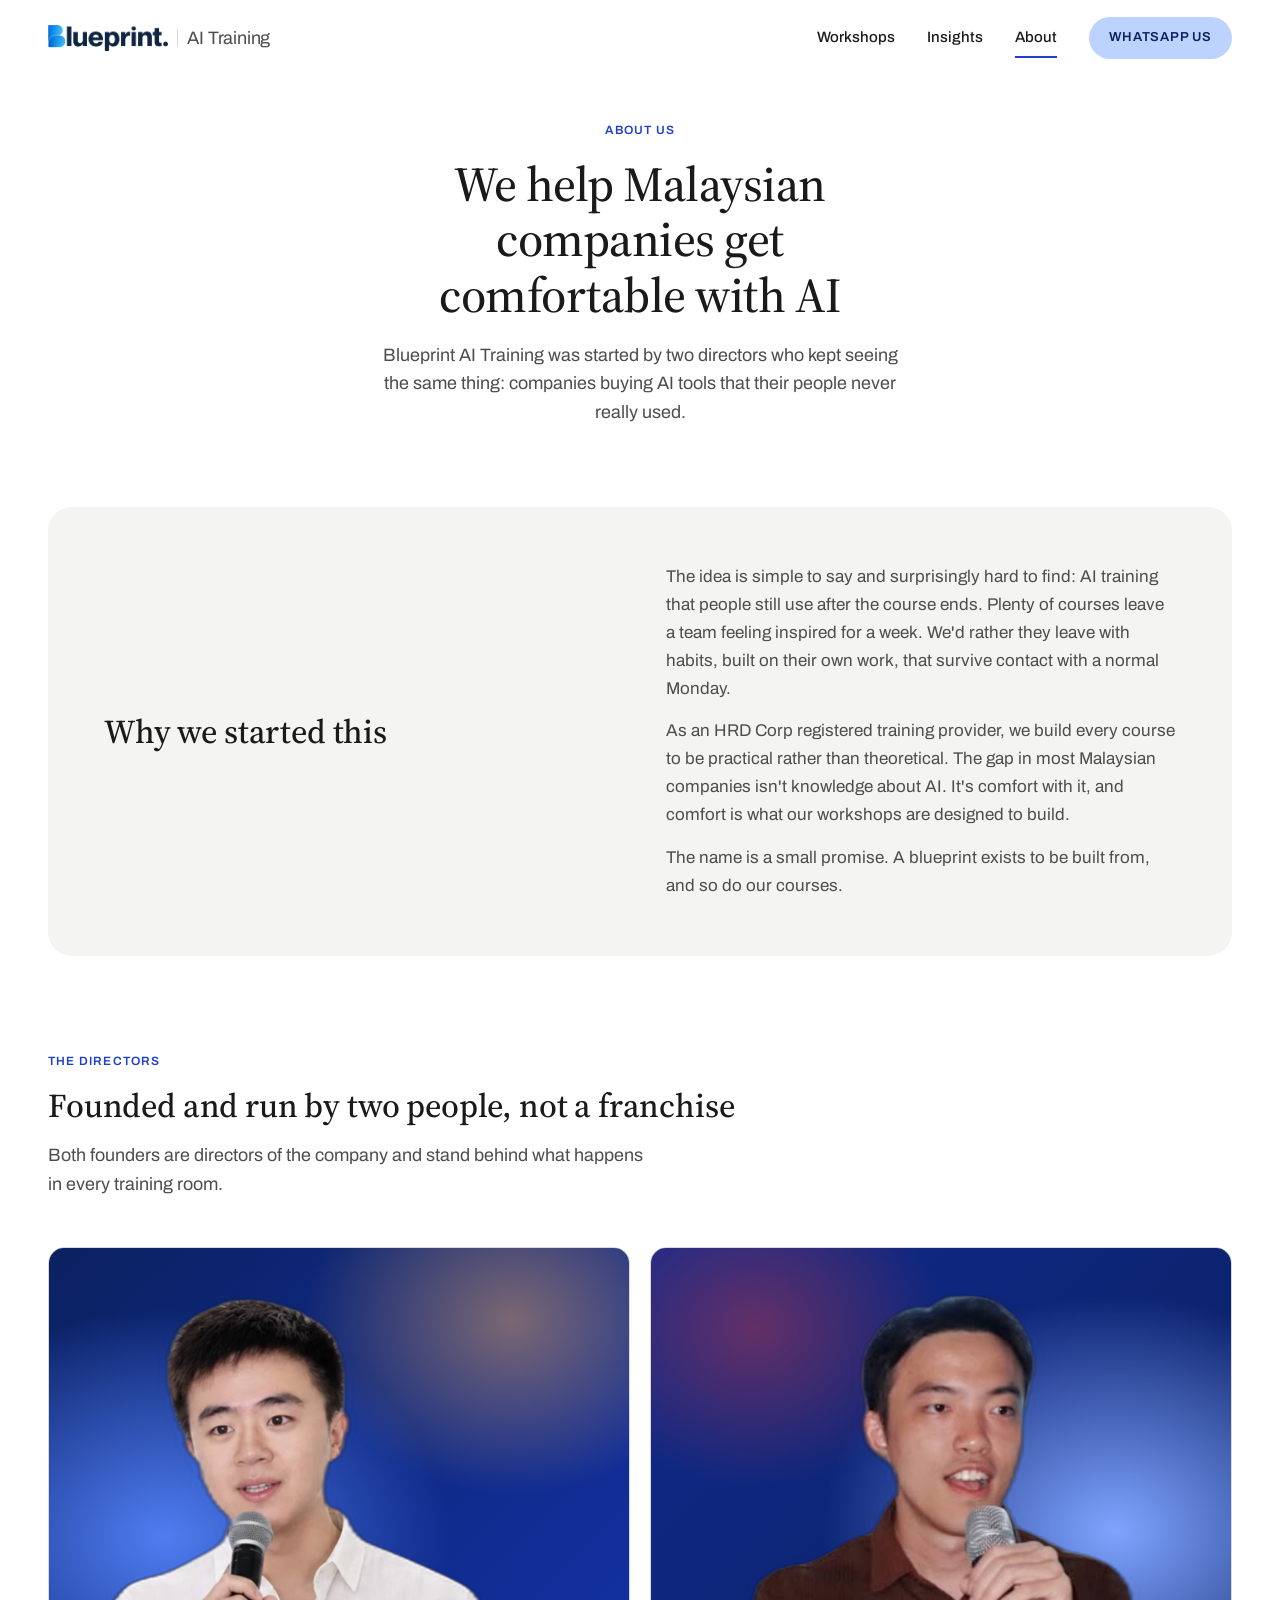
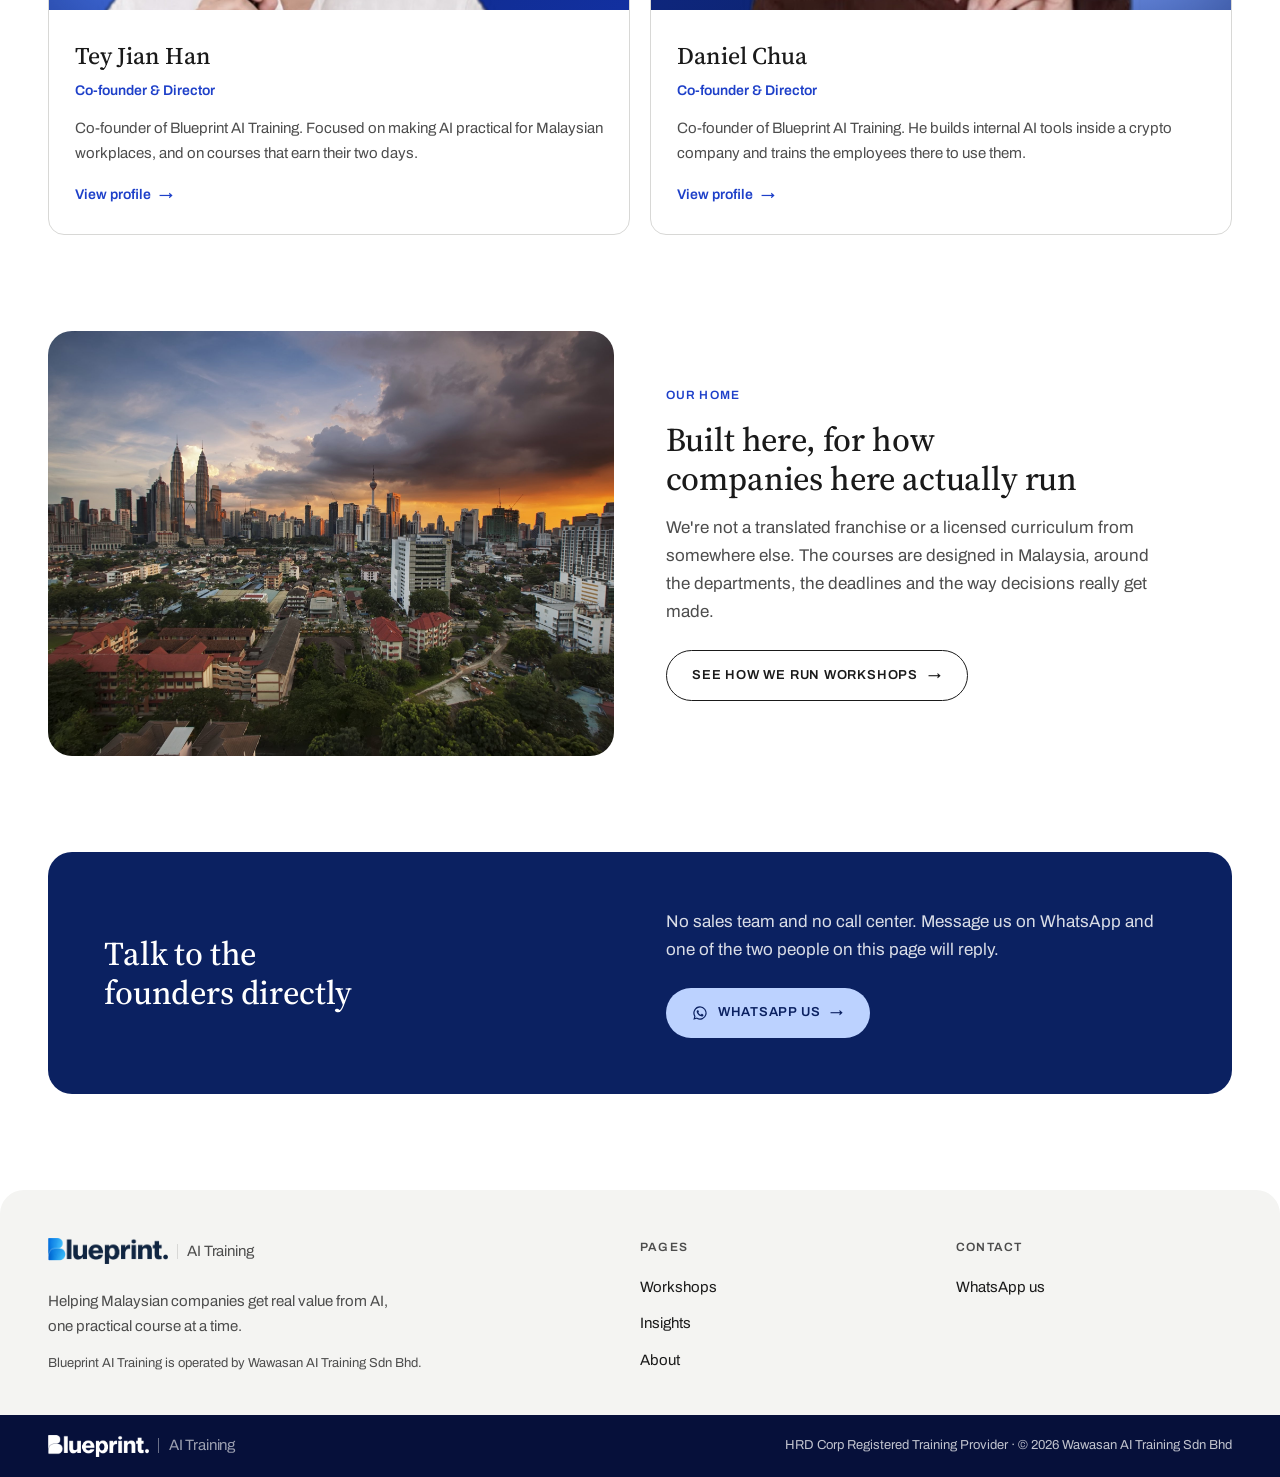
==== commit e043e18f: "Add logo lockup, training planner and live WhatsApp number Header and footers now carry the Blueprin" ====
--- a/about.html
+++ b/about.html
@@ -21,8 +21,8 @@
 <header class="site-header">
   <div class="container">
     <a class="brand" href="index.html" aria-label="Blueprint AI Training home">
-      <span class="brand-mark" aria-hidden="true"></span>
-      <strong>Blueprint</strong> <span>AI Training</span>
+      <img class="brand-logo" src="assets/img/blueprint-logo.png" alt="Blueprint" width="590" height="128">
+      <span>AI Training</span>
     </a>
     <button class="nav-toggle" aria-label="Menu" aria-expanded="false" aria-controls="site-nav">
       <span></span><span></span><span></span>
@@ -31,8 +31,7 @@
       <a href="workshop.html">Workshops</a>
       <a href="insights.html">Insights</a>
       <a href="about.html" aria-current="page">About</a>
-      <!-- REPLACE: WhatsApp number -->
-      <a class="btn btn--pill" href="https://wa.me/60XXXXXXXXX">WhatsApp us</a>
+      <a class="btn btn--pill" href="https://wa.me/60126286586">WhatsApp us</a>
     </nav>
   </div>
 </header>
@@ -115,8 +114,7 @@
       <h2 class="headline">Talk to the founders directly</h2>
       <div>
         <p>No sales team and no call center. Message us on WhatsApp and one of the two people on this page will reply.</p>
-        <!-- REPLACE: WhatsApp number -->
-        <a class="btn btn--pill" href="https://wa.me/60XXXXXXXXX">
+        <a class="btn btn--pill" href="https://wa.me/60126286586">
           <svg width="16" height="16" viewBox="0 0 24 24" fill="currentColor" aria-hidden="true"><path d="M12 2a10 10 0 0 0-8.6 15.1L2 22l5-1.3A10 10 0 1 0 12 2Zm0 18.2a8.1 8.1 0 0 1-4.2-1.2l-.3-.2-3 .8.8-2.9-.2-.3A8.2 8.2 0 1 1 12 20.2Zm4.5-6.1c-.2-.1-1.5-.7-1.7-.8-.2-.1-.4-.1-.5.1-.2.2-.6.8-.8 1-.1.2-.3.2-.5.1a6.7 6.7 0 0 1-3.3-2.9c-.3-.4.3-.4.7-1.3 0-.2 0-.3-.1-.4l-.7-1.8c-.2-.5-.4-.4-.5-.4h-.5c-.2 0-.4.1-.7.3-.2.3-.9.9-.9 2.1s.9 2.4 1 2.6c.1.2 1.8 2.8 4.3 3.9 1.6.7 2.2.7 3 .6.5-.1 1.5-.6 1.7-1.2.2-.6.2-1.1.1-1.2 0-.1-.2-.2-.4-.3Z"/></svg>
           WhatsApp us <span class="arrow" aria-hidden="true">&rarr;</span>
         </a>
@@ -132,10 +130,12 @@
       <div class="footer-grid">
         <div>
           <a class="brand" href="index.html">
-            <span class="brand-mark" aria-hidden="true"></span>
-            <strong>Blueprint</strong> <span>AI Training</span>
+            <img class="brand-logo" src="assets/img/blueprint-logo.png" alt="Blueprint" width="590" height="128">
+            <span>AI Training</span>
           </a>
           <p class="footer-mission">Helping Malaysian companies get real value from AI, one practical course at a time.</p>
+          <!-- VERIFY: add company registration no. when confirmed -->
+          <p class="footer-legal">Blueprint AI Training is operated by Wawasan AI Training Sdn Bhd.</p>
         </div>
         <div>
           <h4>Pages</h4>
@@ -148,8 +148,7 @@
         <div>
           <h4>Contact</h4>
           <ul>
-            <!-- REPLACE: WhatsApp number -->
-            <li><a href="https://wa.me/60XXXXXXXXX">WhatsApp us</a></li>
+            <li><a href="https://wa.me/60126286586">WhatsApp us</a></li>
             <!-- REPLACE: add email / phone / address when finalised -->
           </ul>
         </div>
@@ -159,11 +158,11 @@
   <div class="footer-bar">
     <div class="container">
       <a class="brand" href="index.html">
-        <span class="brand-mark" aria-hidden="true"></span>
-        <strong>Blueprint</strong> <span>AI Training</span>
+        <img class="brand-logo" src="assets/img/blueprint-logo.png" alt="Blueprint" width="590" height="128">
+        <span>AI Training</span>
       </a>
       <!-- VERIFY: exact HRD Corp registration wording -->
-      <p>HRD Corp Registered Training Provider &middot; &copy; 2026 Blueprint AI Training</p>
+      <p>HRD Corp Registered Training Provider &middot; &copy; 2026 Wawasan AI Training Sdn Bhd</p>
     </div>
   </div>
 </footer>
--- a/css/styles.css
+++ b/css/styles.css
@@ -434,14 +434,19 @@
   letter-spacing: -0.01em;
   line-height: 1;
 }
-.brand-mark {
-  width: 11px; height: 11px;
-  border-radius: 3px;
-  background: var(--blue);
+.brand-logo {
+  display: block;
+  height: 26px;
+  width: auto;
   flex: 0 0 auto;
 }
 .brand strong { font-weight: 700; }
 .brand span { font-weight: 400; color: var(--slate); }
+/* Hairline between the wordmark and the descriptor */
+.brand-logo + span {
+  padding-left: 0.6rem;
+  border-left: 1px solid var(--silver);
+}
 
 .site-nav { display: flex; align-items: center; gap: 2rem; }
 .site-nav a:not(.btn) {
@@ -615,6 +620,201 @@
   .strength:nth-child(n+2) { border-top: 1px solid var(--silver); }
 }
 
+/* ---------- Training planner (home) ----------
+   One paper panel that swaps a question at a time. Options are white cards on
+   the paper ground so the choice, not the panel, is the loudest thing here. */
+
+.planner-sprite { position: absolute; width: 0; height: 0; overflow: hidden; }
+
+.planner {
+  max-width: 940px;
+  margin-inline: auto;
+  padding: clamp(1.5rem, 3.4vw, 2.75rem);
+}
+.planner-progress { display: flex; flex-direction: column; gap: 0.7rem; }
+.planner-count {
+  font-size: 0.75rem;
+  font-weight: 600;
+  letter-spacing: 0.1em;
+  text-transform: uppercase;
+  color: var(--slate);
+}
+.planner-bar {
+  height: 3px;
+  border-radius: var(--r-pill);
+  background: var(--silver);
+  overflow: hidden;
+}
+/* Scaled rather than widened, so advancing a step never triggers layout */
+.planner-bar span {
+  display: block;
+  height: 100%;
+  width: 100%;
+  transform: scaleX(0);
+  transform-origin: left center;
+  border-radius: inherit;
+  background: var(--blue);
+  transition: transform 0.4s var(--ease-out);
+}
+
+.planner-body { margin-top: clamp(1.5rem, 3vw, 2.25rem); }
+.planner-step { display: none; }
+.planner-step.is-active { display: block; animation: planner-in 0.35s var(--ease-out) both; }
+@keyframes planner-in {
+  from { opacity: 0; transform: translateY(10px); }
+  to { opacity: 1; transform: none; }
+}
+.planner-q {
+  font-family: var(--font-serif);
+  font-size: clamp(1.375rem, 2.4vw, 1.875rem);
+  font-weight: 500;
+  line-height: 1.2;
+  letter-spacing: -0.005em;
+  text-wrap: balance;
+  margin-bottom: clamp(1.25rem, 2.4vw, 1.75rem);
+}
+/* The question takes focus when a step changes, so screen readers announce it.
+   That focus is never user-initiated, so it should not draw a ring. */
+.planner-q:focus, .planner-q:focus-visible { outline: none; }
+
+.planner-opts {
+  display: grid;
+  grid-template-columns: repeat(2, minmax(0, 1fr));
+  gap: 0.75rem;
+}
+.planner-opts--3 { grid-template-columns: repeat(3, minmax(0, 1fr)); }
+@media (max-width: 720px) { .planner-opts--3 { grid-template-columns: repeat(2, minmax(0, 1fr)); } }
+@media (max-width: 520px) { .planner-opts, .planner-opts--3 { grid-template-columns: 1fr; } }
+
+.opt {
+  display: flex;
+  align-items: flex-start;
+  gap: 0.85rem;
+  width: 100%;
+  padding: 1.05rem 1.2rem;
+  text-align: left;
+  font-family: var(--font);
+  color: var(--ink);
+  background: var(--white);
+  border: 1px solid var(--silver);
+  border-radius: var(--r-card);
+  cursor: pointer;
+  transition: border-color 0.2s var(--ease-out), box-shadow 0.25s var(--ease-out),
+              transform 0.25s var(--ease-out), background-color 0.2s var(--ease-out);
+}
+.opt:hover {
+  border-color: var(--blue);
+  box-shadow: 0 10px 26px rgba(26, 26, 26, 0.1);
+  transform: translateY(-2px);
+}
+.opt.is-picked { background: var(--panel-light); border-color: var(--blue); }
+.opt--compact { align-items: center; }
+.opt-icon { width: 24px; height: 24px; color: var(--blue); flex: 0 0 auto; }
+.opt-label { display: block; font-size: 0.9375rem; font-weight: 600; line-height: 1.3; }
+.opt-note {
+  display: block;
+  margin-top: 0.2rem;
+  font-size: 0.8125rem;
+  line-height: 1.4;
+  color: var(--slate);
+}
+
+/* Result */
+.planner-result .label { display: block; margin-bottom: 0.8rem; }
+.planner-rec-note { color: var(--slate); max-width: 56ch; margin-top: -0.6rem; }
+.planner-summary {
+  list-style: none;
+  display: flex;
+  flex-wrap: wrap;
+  gap: 0.5rem;
+  margin-top: 1.5rem;
+}
+.planner-summary button {
+  display: inline-flex;
+  align-items: baseline;
+  gap: 0.45rem;
+  padding: 0.5rem 0.9rem;
+  font-family: var(--font);
+  font-size: 0.8125rem;
+  color: var(--ink);
+  background: var(--white);
+  border: 1px solid var(--silver);
+  border-radius: var(--r-pill);
+  cursor: pointer;
+  transition: border-color 0.2s var(--ease-out), color 0.2s var(--ease-out);
+}
+.planner-summary button:hover { border-color: var(--blue); color: var(--blue); }
+.planner-summary .planner-summary-key {
+  font-size: 0.6875rem;
+  font-weight: 600;
+  letter-spacing: 0.08em;
+  text-transform: uppercase;
+  color: var(--slate);
+}
+
+.planner-send {
+  display: flex;
+  flex-wrap: wrap;
+  align-items: flex-end;
+  gap: 1rem;
+  margin-top: 1.75rem;
+}
+.planner-field { flex: 1 1 260px; display: block; }
+.planner-field > span {
+  display: block;
+  margin-bottom: 0.45rem;
+  font-size: 0.75rem;
+  font-weight: 600;
+  letter-spacing: 0.08em;
+  text-transform: uppercase;
+  color: var(--slate);
+}
+.planner-field em { font-style: normal; font-weight: 400; text-transform: none; letter-spacing: 0; }
+.planner-field input {
+  width: 100%;
+  padding: 0.85rem 1.1rem;
+  font-family: var(--font);
+  font-size: 0.9375rem;
+  color: var(--ink);
+  background: var(--white);
+  border: 1px solid var(--silver);
+  border-radius: var(--r-pill);
+  transition: border-color 0.2s var(--ease-out);
+}
+.planner-field input:focus { border-color: var(--blue); outline: none; }
+.planner-field input::placeholder { color: var(--slate); opacity: 0.75; }
+.planner-cta { background: var(--blue-deep); color: var(--white); flex: 0 0 auto; }
+.planner-cta:hover { background: var(--blue); }
+.planner-note { margin-top: 1rem; font-size: 0.8125rem; color: var(--slate); max-width: 60ch; }
+
+.planner-nav {
+  display: flex;
+  gap: 1.5rem;
+  margin-top: clamp(1.5rem, 3vw, 2rem);
+  padding-top: 1.25rem;
+  border-top: 1px solid var(--silver);
+}
+.planner-link {
+  display: inline-flex;
+  align-items: center;
+  gap: 0.4rem;
+  padding: 0;
+  font-family: var(--font);
+  font-size: 0.8125rem;
+  font-weight: 600;
+  letter-spacing: 0.06em;
+  text-transform: uppercase;
+  color: var(--slate);
+  background: none;
+  border: 0;
+  cursor: pointer;
+  transition: color 0.2s var(--ease-out);
+}
+.planner-link:hover { color: var(--blue); }
+.planner-link .arrow--back { transition: transform 0.25s var(--ease-out); }
+.planner-link:hover .arrow--back { transform: translateX(-4px); }
+.planner-nav[hidden] { display: none; }
+
 /* ---------- Cards ---------- */
 
 .card-grid {
@@ -1217,3 +1417,7 @@
 }
 .footer-bar .brand { color: var(--white); font-size: 0.9375rem; }
 .footer-bar .brand span { color: rgba(255, 255, 255, 0.6); }
+/* Navy wordmark would vanish on the deep-blue bar: knock it out to white */
+.footer-bar .brand-logo { height: 22px; filter: brightness(0) invert(1); }
+.footer-bar .brand-logo + span { border-left-color: rgba(255, 255, 255, 0.4); }
+.footer-legal { margin-top: 0.9rem; color: var(--slate); font-size: 0.8125rem; }
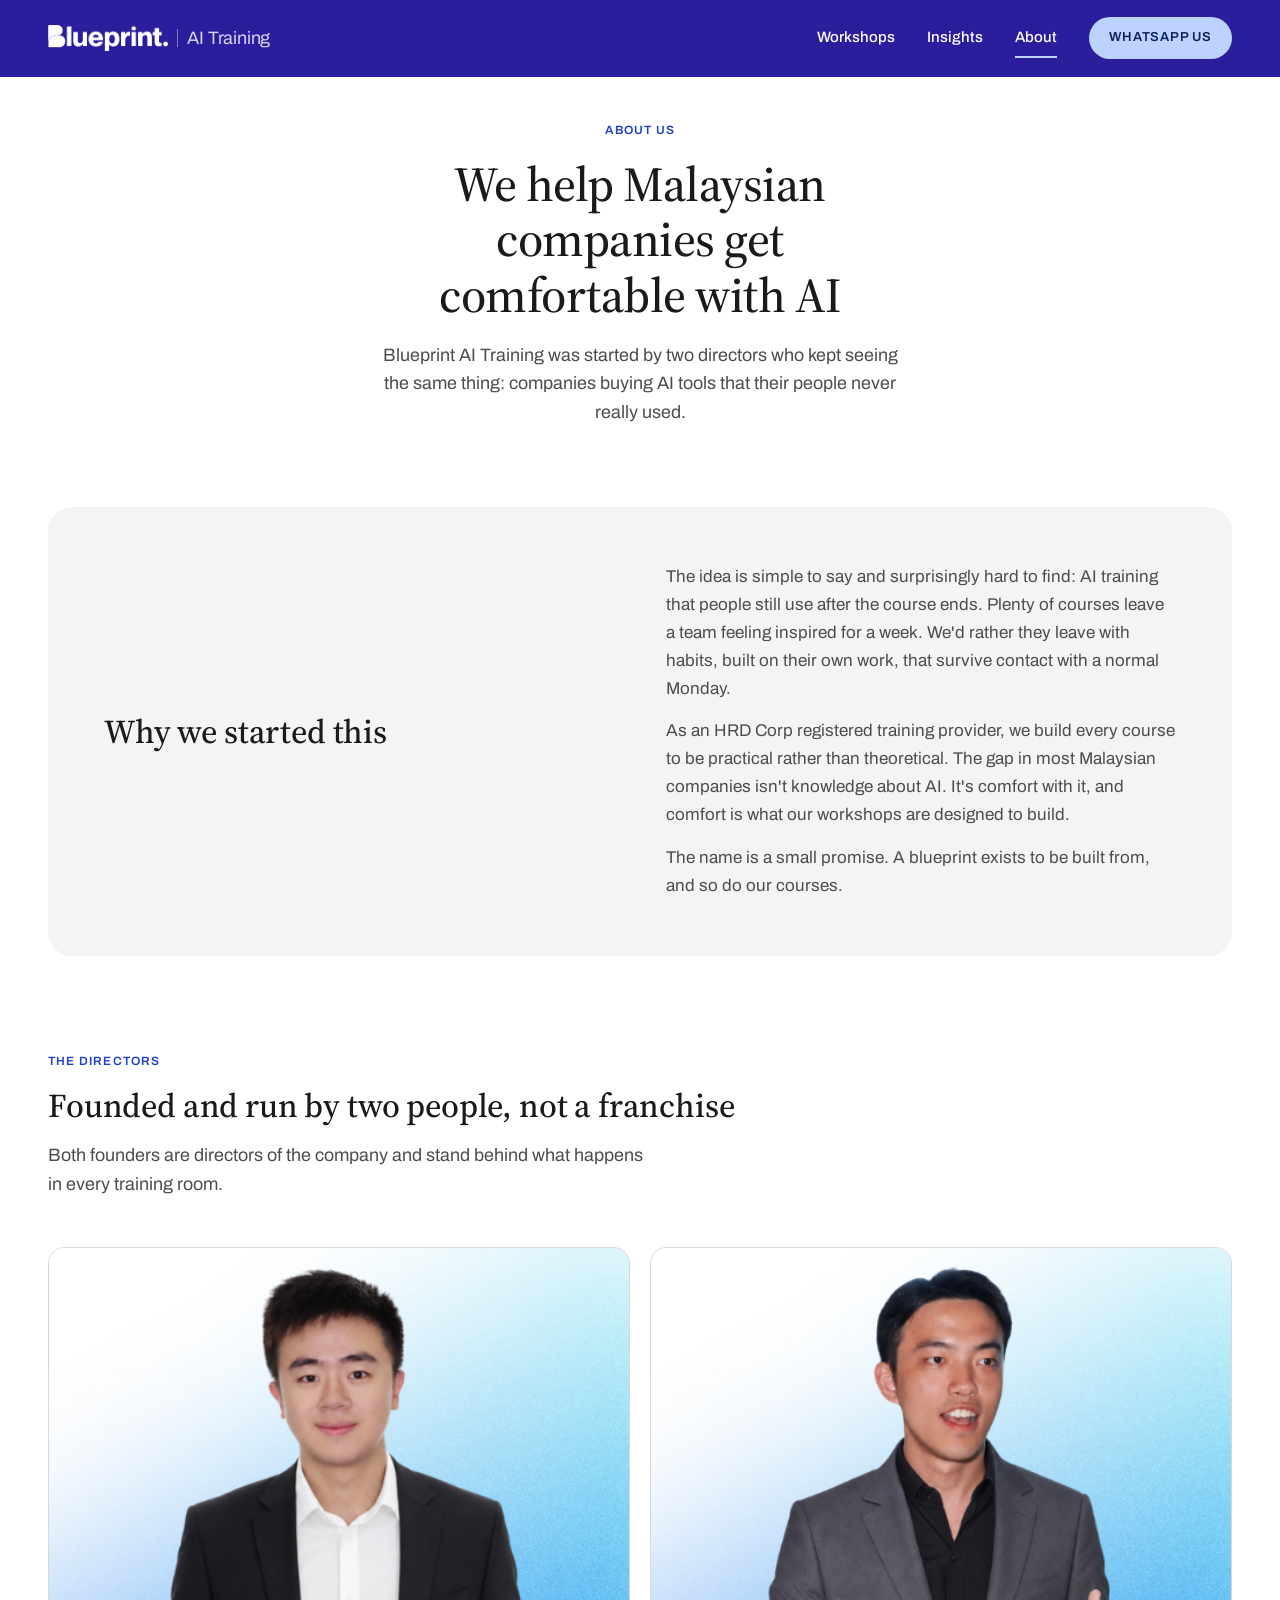
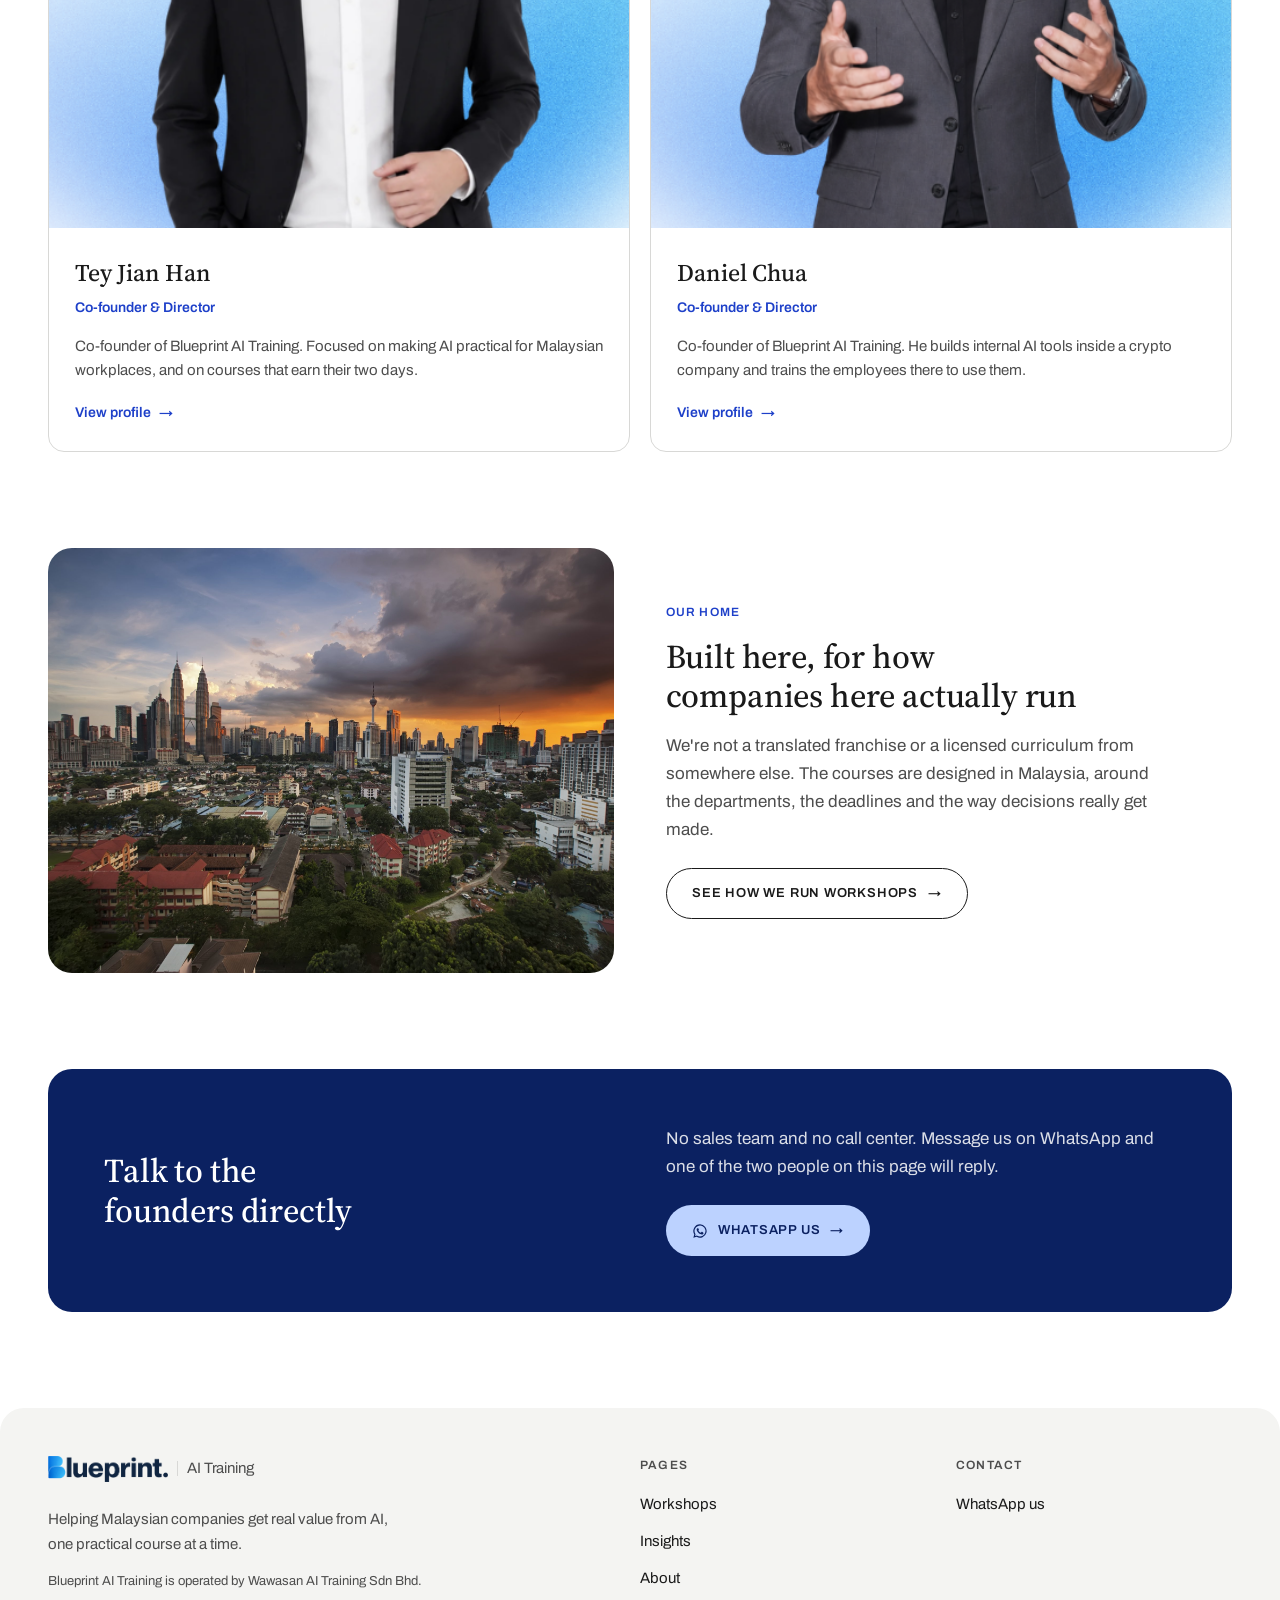
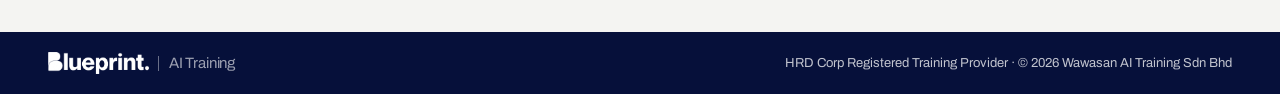
==== commit a1149fc4: "Put the founders' studio portraits on the About page The About cards and the 64px "other director" t" ====
--- a/about.html
+++ b/about.html
@@ -14,7 +14,7 @@
   <link rel="preconnect" href="https://fonts.googleapis.com">
   <link rel="preconnect" href="https://fonts.gstatic.com" crossorigin>
   <link href="https://fonts.googleapis.com/css2?family=Archivo:wght@400;500;600;700&family=Source+Serif+4:ital,opsz,wght@0,8..60,400;0,8..60,500;1,8..60,400&display=swap" rel="stylesheet">
-  <link rel="stylesheet" href="css/styles.css">
+  <link rel="stylesheet" href="css/styles.css?v=20260819">
 </head>
 <body>
 
@@ -31,7 +31,7 @@
       <a href="workshop.html">Workshops</a>
       <a href="insights.html">Insights</a>
       <a href="about.html" aria-current="page">About</a>
-      <a class="btn btn--pill" href="https://wa.me/60126286586">WhatsApp us</a>
+      <a class="btn btn--pill" href="https://wa.me/601153238181">WhatsApp us</a>
     </nav>
   </div>
 </header>
@@ -67,8 +67,8 @@
     </div>
     <div class="profile-grid">
       <a class="profile" href="team/tey-jian-han.html">
-        <div class="profile-portrait cover-a">
-          <img src="assets/img/tey-jian-han-wide.png" alt="Tey Jian Han, Co-founder and Director" width="742" height="463">
+        <div class="profile-portrait profile-portrait--photo">
+          <img src="assets/img/tey-jian-han.png" alt="Tey Jian Han, Co-founder and Director" width="500" height="500">
         </div>
         <div class="profile-body">
           <h3>Tey Jian Han</h3>
@@ -79,8 +79,8 @@
         </div>
       </a>
       <a class="profile" href="team/daniel-chua.html">
-        <div class="profile-portrait cover-b">
-          <img src="assets/img/daniel-chua-wide.png" alt="Daniel Chua, Co-founder and Director" width="742" height="463">
+        <div class="profile-portrait profile-portrait--photo">
+          <img src="assets/img/daniel-chua.png" alt="Daniel Chua, Co-founder and Director" width="500" height="500">
         </div>
         <div class="profile-body">
           <h3>Daniel Chua</h3>
@@ -114,7 +114,7 @@
       <h2 class="headline">Talk to the founders directly</h2>
       <div>
         <p>No sales team and no call center. Message us on WhatsApp and one of the two people on this page will reply.</p>
-        <a class="btn btn--pill" href="https://wa.me/60126286586">
+        <a class="btn btn--pill" href="https://wa.me/601153238181">
           <svg width="16" height="16" viewBox="0 0 24 24" fill="currentColor" aria-hidden="true"><path d="M12 2a10 10 0 0 0-8.6 15.1L2 22l5-1.3A10 10 0 1 0 12 2Zm0 18.2a8.1 8.1 0 0 1-4.2-1.2l-.3-.2-3 .8.8-2.9-.2-.3A8.2 8.2 0 1 1 12 20.2Zm4.5-6.1c-.2-.1-1.5-.7-1.7-.8-.2-.1-.4-.1-.5.1-.2.2-.6.8-.8 1-.1.2-.3.2-.5.1a6.7 6.7 0 0 1-3.3-2.9c-.3-.4.3-.4.7-1.3 0-.2 0-.3-.1-.4l-.7-1.8c-.2-.5-.4-.4-.5-.4h-.5c-.2 0-.4.1-.7.3-.2.3-.9.9-.9 2.1s.9 2.4 1 2.6c.1.2 1.8 2.8 4.3 3.9 1.6.7 2.2.7 3 .6.5-.1 1.5-.6 1.7-1.2.2-.6.2-1.1.1-1.2 0-.1-.2-.2-.4-.3Z"/></svg>
           WhatsApp us <span class="arrow" aria-hidden="true">&rarr;</span>
         </a>
@@ -148,7 +148,7 @@
         <div>
           <h4>Contact</h4>
           <ul>
-            <li><a href="https://wa.me/60126286586">WhatsApp us</a></li>
+            <li><a href="https://wa.me/601153238181">WhatsApp us</a></li>
             <!-- REPLACE: add email / phone / address when finalised -->
           </ul>
         </div>
--- a/css/styles.css
+++ b/css/styles.css
@@ -8,6 +8,7 @@
 
 :root {
   /* Blue accent family */
+  --band: #2b1e9c;           /* home header + hero field, matched to the founder's reference */
   --blue-deep: #0b2161;      /* dark panels, footer bar */
   --blue-deeper: #06103a;    /* footer bottom bar */
   --blue: #1e40c9;           /* links, small accents (AA on white) */
@@ -36,6 +37,8 @@
   /* Type */
   --font: "Archivo", "Helvetica Neue", Arial, sans-serif;
   --font-serif: "Source Serif 4", Georgia, serif;
+  /* Hero band only, after the founder's reference; loaded on index.html */
+  --font-hero: "Poppins", "Archivo", "Helvetica Neue", Arial, sans-serif;
 
   --measure: 68ch;
   --container: 1280px;
@@ -47,6 +50,8 @@
   --r-pill: 999px;
 
   --ease-out: cubic-bezier(0.16, 1, 0.3, 1);
+  /* Header height, shared with the mobile drawer so the two cannot drift */
+  --header-h: 76px;
 }
 
 /* ---------- Reset ---------- */
@@ -72,6 +77,12 @@
   outline: 2px solid var(--blue);
   outline-offset: 3px;
 }
+/* Accent blue vanishes on the indigo surfaces; the ring switches to pill blue */
+.hero-band :focus-visible,
+.site-header :focus-visible,
+.site-nav.is-open :focus-visible {
+  outline-color: var(--pill);
+}
 
 @media (prefers-reduced-motion: reduce) {
   *, *::before, *::after {
@@ -94,29 +105,7 @@
 }
 .display-xl { font-size: clamp(2.5rem, 4.6vw, 3.875rem); }
 
-/* The dimensional word: the promise word extrudes in pill-blue steps.
-   Hero only, one word per site. */
-.dim {
-  color: var(--blue-deep);
-  text-shadow:
-    0.018em 0.018em 0 var(--pill),
-    0.036em 0.036em 0 var(--pill),
-    0.054em 0.054em 0 var(--pill),
-    0.072em 0.072em 0 var(--pill);
-  animation: dim-pop 0.5s var(--ease-out) 0.7s both;
-}
-@keyframes dim-pop {
-  from {
-    color: var(--ink);
-    text-shadow:
-      0 0 0 var(--pill),
-      0 0 0 var(--pill),
-      0 0 0 var(--pill),
-      0 0 0 var(--pill);
-  }
-}
-
-/* Opening sequence: the statement settles from a blur, then the word pops */
+/* Opening sequence: the hero statement settles from a blur */
 .intro-rise { animation: intro-blur 0.75s var(--ease-out) both; }
 @keyframes intro-blur {
   from { opacity: 0; transform: translateY(14px); filter: blur(8px); }
@@ -334,10 +323,22 @@
 .btn:hover .arrow { transform: translateX(4px); }
 .btn--pill { background: var(--pill); color: var(--blue-deep); }
 .btn--pill:hover { background: var(--pill-hover); }
+/* Solid indigo, the same field the header band sits on */
+.btn--band { background: var(--band); color: var(--white); }
+.btn--band:hover { background: var(--blue-royal); }
 .btn--outline { border-color: var(--ink); color: var(--ink); background: transparent; }
 .btn--outline:hover { background: var(--ink); color: var(--white); }
 .btn--outline-light { border-color: rgba(255, 255, 255, 0.7); color: var(--white); background: transparent; }
 .btn--outline-light:hover { background: var(--white); color: var(--blue-deep); border-color: var(--white); }
+
+/* Two actions side by side: a filled pill leads, an outline follows. Wraps
+   rather than shrinking, so the pair never squeezes on a narrow screen. */
+.btn-row {
+  display: flex;
+  flex-wrap: wrap;
+  align-items: center;
+  gap: 0.75rem;
+}
 
 .arrow-link {
   display: inline-flex;
@@ -405,11 +406,15 @@
 
 /* ---------- Header ---------- */
 
+/* One indigo header on every page (founder ruling 2026-08-16, replacing the
+   white header that used to run everywhere except home). Solid at rest so it
+   reads as one field with the home hero band underneath it, dropping to glass
+   once scrolled over content. */
 .site-header {
   position: sticky;
   top: 0;
   z-index: 50;
-  background: rgba(255, 255, 255, 0.94);
+  background: var(--band);
   backdrop-filter: blur(8px);
   border-bottom: 1px solid transparent;
   transition: border-color 0.25s var(--ease-out), box-shadow 0.25s var(--ease-out);
@@ -422,7 +427,7 @@
   display: flex;
   align-items: center;
   justify-content: space-between;
-  height: 76px;
+  height: var(--header-h);
 }
 
 .brand {
@@ -448,19 +453,24 @@
   border-left: 1px solid var(--silver);
 }
 
+/* All header type is white on the indigo field; the wordmark knocks out
+   exactly as it does on the footer bar. */
 .site-nav { display: flex; align-items: center; gap: 2rem; }
 .site-nav a:not(.btn) {
   text-decoration: none;
   font-size: 0.9375rem;
   font-weight: 500;
-  color: var(--ink);
+  color: var(--white);
   padding-block: 0.4rem;
   border-bottom: 2px solid transparent;
   transition: border-color 0.2s var(--ease-out);
 }
-.site-nav a:not(.btn):hover { border-bottom-color: var(--silver); }
-.site-nav a[aria-current] { border-bottom-color: var(--blue); }
+.site-nav a:not(.btn):hover { border-bottom-color: rgba(255, 255, 255, 0.45); }
+.site-nav a[aria-current] { border-bottom-color: var(--pill); }
 .site-nav .btn { padding: 0.6rem 1.2rem; }
+.site-header .brand span { color: rgba(255, 255, 255, 0.8); }
+.site-header .brand-logo { filter: brightness(0) invert(1); }
+.site-header .brand-logo + span { border-left-color: rgba(255, 255, 255, 0.4); }
 
 .nav-toggle {
   display: none;
@@ -472,21 +482,33 @@
 .nav-toggle span {
   display: block;
   width: 24px; height: 2px;
-  background: var(--ink);
+  background: var(--white);
   margin: 5px 0;
   transition: transform 0.25s var(--ease-out), opacity 0.2s;
 }
 
+.site-header.is-scrolled {
+  background: rgba(43, 30, 156, 0.92);
+  border-bottom-color: rgba(255, 255, 255, 0.12);
+  box-shadow: 0 4px 18px rgba(11, 33, 97, 0.3);
+}
+
 @media (max-width: 800px) {
   .nav-toggle { display: block; }
+  /* The drawer is position:fixed against the viewport, so the header must not
+     become its containing block. Any backdrop-filter other than none does
+     exactly that, which collapsed this drawer to the height of the header on
+     every page. The header is solid indigo here, so the blur costs nothing. */
+  .site-header { backdrop-filter: none; }
   .site-nav {
     position: fixed;
-    inset: 76px 0 0 0;
+    inset: var(--header-h) 0 0 0;
     flex-direction: column;
     align-items: flex-start;
     gap: 0;
-    background: var(--blue-deep);
+    background: var(--band);
     padding: 2.5rem var(--pad-x);
+    overflow-y: auto;
     transform: translateX(100%);
     transition: transform 0.35s var(--ease-out);
   }
@@ -506,52 +528,156 @@
   .nav-toggle.is-open span:nth-child(3) { transform: translateY(-7px) rotate(-45deg); }
 }
 
-/* ---------- Hero card (home) ---------- */
-
-.hero-card {
-  border-radius: var(--r-panel);
-  min-height: min(62vh, 560px);
-  display: flex;
-  align-items: flex-end;
-  padding: clamp(1.5rem, 3vw, 2.5rem);
-}
-.hero-bg {
+/* ---------- Hero band (home) ----------
+   The one full-bleed color surface besides the footer bar, founder-pinned
+   to the reference screenshot (2026-08-14): the header and hero share the
+   indigo field, the white statement sits left, and the team cutout anchors
+   to the band's bottom edge, sized to the reference. Button-free; the nav
+   pill carries the conversion. The Inset Rule resumes below. */
+
+.hero-band {
+  position: relative;
+  overflow: hidden;
+  background: var(--band);
+  color: var(--white);
+}
+.hero-band-inner {
+  display: grid;
+  /* Even split with a tight gap: the media column starts further left, so
+     the image (pinned to its column start once it overflows) sits further
+     left too (founder request) */
+  grid-template-columns: minmax(0, 1fr) minmax(0, 1fr);
+  gap: clamp(1rem, 2.5vw, 2.25rem);
+  align-items: end;
+  /* The band's height comes from the image, not a fixed viewport fraction
+     (live-tuned 2026-08-14): no dead air above the statement */
+  min-height: 0;
+}
+.hero-band-copy {
+  position: relative;
+  z-index: 1;
+  align-self: center;
+  padding-block: 1.5rem 2rem;
+}
+.hero-band-copy .label {
+  display: block;
+  margin-bottom: 0.9rem;
+  color: var(--white);
+  font-family: var(--font-hero);
+}
+.hero-band-copy h1 { max-width: 14ch; }
+/* The band speaks in the reference's geometric sans, not the site serif */
+.hero-band .display-xl {
+  font-family: var(--font-hero);
+  font-size: clamp(2.375rem, 4.2vw, 3.875rem);
+  font-weight: 600;
+  line-height: 1.18;
+  letter-spacing: -0.01em;
+}
+.hero-band-lede {
+  margin-top: 1.2rem;
+  font-family: var(--font-hero);
+  font-size: clamp(1.0625rem, 1.3vw, 1.1875rem);
+  line-height: 1.6;
+  color: rgba(255, 255, 255, 0.88);
+  max-width: 56ch;
+}
+
+.hero-band-media {
+  position: relative;
+  align-self: end;
+}
+.hero-band-media img {
+  /* Full uncropped frame at full resolution, sized against the viewport
+     rather than the column so the team keeps the reference's presence.
+     Wider than its column, it pins to the column start and bleeds off the
+     right edge, where the band clips the frame's own arc art. */
+  position: relative;
+  z-index: 1;
+  width: min(58vw, 880px);
+  max-width: none;
+  height: auto;
+  margin: 0;
+  /* Settles in from a soft blur and scale, like a lens racking into focus */
+  filter: blur(10px);
+  transform: scale(1.05);
+  animation: hero-band-settle 0.9s var(--ease-out) 0.25s both;
+}
+@keyframes hero-band-settle { to { filter: blur(0); transform: scale(1); } }
+
+/* Depth glow (live-tuned 2026-08-14): a soft aura breathes behind the photo,
+   tied to the hero's own on-screen visibility (animation-timeline: view())
+   so it costs nothing off-screen. */
+.hero-band-media::before {
+  content: "";
   position: absolute;
-  inset: 0;
-  width: 100%;
-  height: 100%;
-  object-fit: cover;
-  object-position: 75% 30%;
-  animation: bg-settle 1.5s var(--ease-out) both;
-}
-@keyframes bg-settle {
-  from { transform: scale(1.045); }
-}
-.hero-float {
-  position: relative;
-  background: var(--white);
-  border-radius: var(--r-card);
-  padding: clamp(1.5rem, 2.5vw, 2rem);
-  max-width: 420px;
-  box-shadow: 0 18px 44px rgba(11, 33, 97, 0.22);
-}
-.hero-float .label { display: block; margin-bottom: 0.7rem; }
-.hero-float h2 {
-  font-family: var(--font-serif);
-  font-size: 1.375rem;
-  font-weight: 500;
-  line-height: 1.25;
-}
-.hero-float p { color: var(--slate); font-size: 0.9375rem; margin-top: 0.6rem; }
-.hero-float .btn { margin-top: 1.25rem; }
-
-.hero-card [data-rise] {
-  opacity: 0;
-  transform: translateY(22px);
-  animation: rise 0.9s var(--ease-out) 0.35s forwards;
-}
-@keyframes rise {
-  to { opacity: 1; transform: translateY(0); }
+  z-index: 0;
+  inset: -10%;
+  border-radius: 50%;
+  background: radial-gradient(closest-side, rgba(127, 164, 255, 0.3), rgba(255, 179, 92, 0.12) 70%, transparent 85%);
+  filter: blur(36px);
+}
+@keyframes hero-band-glow-breathe {
+  0%, 100% { transform: scale(1); opacity: 0.85; }
+  50% { transform: scale(1.12); opacity: 1; }
+}
+@supports (animation-timeline: view()) {
+  .hero-band-media::before {
+    animation: hero-band-glow-breathe 3.2s ease-in-out infinite;
+    animation-timeline: view();
+  }
+}
+
+/* Opening sequence: statement settles (intro-rise), the rest steps in behind it */
+.hero-band-copy .label,
+.hero-band-lede { animation: hero-step 0.8s var(--ease-out) both; }
+.hero-band-copy .label { animation-delay: 0.08s; }
+.hero-band-lede { animation-delay: 0.2s; }
+@keyframes hero-step {
+  from { opacity: 0; transform: translateY(16px); }
+}
+
+/* Scroll parallax (live-tuned 2026-08-14): the photo drifts down 160px and
+   the statement counter-drifts up 36px over the first 120vh of scroll, the
+   glow trailing at 40% of the photo's depth for a layered feel. CSS
+   scroll-driven animation; Chrome/Edge today, Safari/Firefox fall back to
+   the static settle above. */
+@keyframes hero-band-parallax { to { translate: 0 160px; } }
+@keyframes hero-band-glow-parallax { to { translate: 0 64px; } }
+@keyframes hero-band-counter-lift { to { translate: 0 -36px; } }
+@supports (animation-timeline: scroll()) {
+  .hero-band-media img {
+    animation: hero-band-settle 0.9s var(--ease-out) 0.25s both, hero-band-parallax linear both;
+    animation-timeline: auto, scroll(root block);
+    animation-range: normal, 0px 120vh;
+  }
+  .hero-band-media::before {
+    animation-name: hero-band-glow-breathe, hero-band-glow-parallax;
+    animation-timeline: view(), scroll(root block);
+    animation-range: normal, 0px 120vh;
+  }
+  .hero-band-copy {
+    animation: hero-band-counter-lift linear both;
+    animation-timeline: scroll(root block);
+    animation-range: 0px 120vh;
+  }
+}
+@media (prefers-reduced-motion: reduce) {
+  .hero-band-media img,
+  .hero-band-media::before,
+  .hero-band-copy { animation: none; translate: none; filter: none; transform: none; }
+}
+
+@media (max-width: 900px) {
+  .hero-band-inner { grid-template-columns: 1fr; }
+  .hero-band-copy {
+    text-align: center;
+    padding-block: 2rem 0.5rem;
+  }
+  .hero-band-copy h1,
+  .hero-band-lede { margin-inline: auto; }
+  .hero-band-media { margin-top: 1.5rem; }
+  .hero-band-media img { width: min(88%, 520px); margin-inline: auto; }
 }
 
 /* ---------- Strengths band (home) ----------
@@ -884,104 +1010,135 @@
     linear-gradient(135deg, var(--blue-royal), var(--blue-deep));
 }
 
-/* ---------- Workshop route (home) ----------
-   The 2 day workshop as origin node on the white ground, routing out to
-   department nodes on the right. Curves draw in when the section scrolls
-   into view; three pulses travel the lines. Node positions are inline
-   left/top percentages; the SVG curves (viewBox 160x100, same 8/5 aspect
-   as the map box) are drawn to match. */
-
-.route {
+/* ---------- Course range + department marquee (home) ----------
+   The statement holds the left third; the departments roll through a tilted
+   marquee on the right two thirds, drawn straight on the white page ground.
+
+   Each name carries ONE blur value for its whole self, set from its own
+   distance to the centre by main.js. Blur must never vary across a single
+   word: a mask that defocuses by screen region cuts through the middle of a
+   name, leaving one end sharp and the other soft, which the eye reads as a
+   glow around the word rather than as depth. That is what this replaced.
+
+   Nothing here may HIDE a name either; it may only defocus one. Every name
+   stays at full ink the whole way across, so no layer is ever lightened and
+   the edge fade stays tiny. A lighter or more transparent name is a fade, and
+   a fade is the one thing this must not look like.
+
+   Steadiness comes from quantising, not from freezing. A filter that changes
+   every frame re-blurs moving content and boils; blur here is rounded to
+   --dept-blur-step, so a name only re-rasterizes at the handful of moments it
+   crosses a step. Never animate or transition the filter, and never rebuild
+   this with backdrop-filter. Blur tops out near 10% of the type size; past
+   that a glyph stops being a word and turns to smear. */
+
+/* The marquee holds the left two thirds, the statement the right third. The
+   copy still comes first in the DOM so the headline is read before the nine
+   department names; only the visual order is swapped, and the marquee has no
+   focusable children, so tab order is untouched. */
+.course-range {
   display: grid;
-  grid-template-columns: minmax(280px, 340px) minmax(0, 1fr);
-  gap: clamp(2rem, 4vw, 4.5rem);
-  align-items: center;
-}
-.route-intro .label { display: block; margin-bottom: 0.9rem; }
-.route-intro .headline { max-width: 16ch; }
-.route-intro p { color: var(--slate); margin-top: 1rem; max-width: 44ch; }
-.route-intro .btn { margin-top: 1.5rem; }
-
-.route-map { position: relative; aspect-ratio: 8 / 5; }
-.route-map svg { position: absolute; inset: 0; width: 100%; height: 100%; }
-.route-map path {
-  fill: none;
-  stroke: var(--blue);
-  stroke-opacity: 0.3;
-  stroke-width: 0.45;
-  stroke-linecap: round;
-}
-html.js .route-map path {
-  stroke-dasharray: 1;
-  stroke-dashoffset: 1;
-  transition: stroke-dashoffset 1.1s var(--ease-out);
-}
-html.js .route-map.is-live path { stroke-dashoffset: 0; }
-.route-map path:nth-of-type(2) { transition-delay: 0.06s; }
-.route-map path:nth-of-type(3) { transition-delay: 0.12s; }
-.route-map path:nth-of-type(4) { transition-delay: 0.18s; }
-.route-map path:nth-of-type(5) { transition-delay: 0.24s; }
-.route-map path:nth-of-type(6) { transition-delay: 0.3s; }
-.route-map path:nth-of-type(7) { transition-delay: 0.36s; }
-.route-map path:nth-of-type(8) { transition-delay: 0.42s; }
-.route-map path:nth-of-type(9) { transition-delay: 0.48s; }
-
-.route-map .pulse { fill: var(--blue-mid); opacity: 0; transition: opacity 0.6s var(--ease-out) 1.2s; }
-.route-map.is-live .pulse { opacity: 0.85; }
-@media (prefers-reduced-motion: reduce) {
-  .route-map .pulse { display: none; }
-}
-
-.route-origin {
+  grid-template-columns: minmax(0, 2fr) minmax(0, 1fr);
+  gap: clamp(2rem, 4vw, 4rem);
+  align-items: center;
+}
+.course-range-copy { grid-column: 2; grid-row: 1; }
+.dept-marquee { grid-column: 1; grid-row: 1; }
+/* The statement speaks in the hero's Poppins rather than the page serif, sized
+   for a third-width column */
+.course-range-copy .headline {
+  font-family: var(--font-hero);
+  font-size: clamp(1.5rem, 2.1vw, 2rem);
+  font-weight: 600;
+  line-height: 1.25;
+  letter-spacing: -0.01em;
+  max-width: 18ch;
+}
+.course-range-copy .btn { margin-top: 1.75rem; }
+
+.dept-marquee {
+  --tilt-x: 6deg;
+  --tilt-y: -22deg;
+  /* Blur model, read by main.js. --dept-focus is the share of the full width
+     that stays perfectly sharp in the middle; past it blur eases up to
+     --dept-blur-max at the edges on a --dept-blur-ease curve, rounded to
+     --dept-blur-step so a name only re-rasterizes a handful of times per pass.
+     Only about two and a half names fit across at this size, so the ramp has
+     to do its work early: an exponent much above ~1.3 leaves the neighbours of
+     the centre name looking sharp and the whole thing reads flat. */
+  --dept-focus: 0.25;
+  --dept-blur-max: 5.5;
+  --dept-blur-ease: 1.2;
+  --dept-blur-step: 0.4;
+  /* Barely enough to soften the clip at the edge, no more. Anything wider
+     hides the outer names instead of defocusing them, and hiding is exactly
+     what this must not do: every name stays fully present the whole way
+     across, it only goes out of focus. */
+  --edge: 4%;
+  /* The rows read as hanging low next to the statement, because the copy block
+     centres on its button while the eye centres on the headline. Lift the
+     whole box so the rows ride just above the headline's centre and the raised
+     end of the slant clears it. Lifting the box carries the rows with it, so
+     nothing clips against the overflow. */
+  --dept-lift: 2.5rem;
+  position: relative;
+  top: calc(-1 * var(--dept-lift));
+  height: clamp(260px, 24vw, 330px);
+  overflow: hidden;
+  perspective: 1200px;
+}
+.dept-field {
   position: absolute;
-  left: 0;
-  top: 50%;
-  transform: translateY(-50%);
+  inset: 0;
+  display: flex;
+  flex-direction: column;
+  justify-content: center;
+  gap: clamp(0.6rem, 1.4vw, 1.25rem);
+}
+/* main.js writes --b per name, in px, already quantised */
+.dept-track > span { filter: blur(calc(var(--b, 0) * 1px)); }
+.dept-emoji { font-style: normal; margin-right: 0.3em; }
+.dept-track {
+  display: flex;
+  width: max-content;
+  font-family: var(--font);
+  font-size: clamp(1.75rem, 3.1vw, 2.75rem);
+  font-weight: 700;
+  letter-spacing: -0.03em;
+  line-height: 1.2;
+  white-space: nowrap;
+  transform: rotateX(var(--tilt-x)) rotateY(var(--tilt-y));
+  will-change: transform;
+  animation: dept-roll 26s linear infinite;
+}
+.dept-track--reverse { animation-name: dept-roll-reverse; animation-duration: 32s; }
+.dept-track--slow { animation-duration: 38s; }
+@keyframes dept-roll {
+  from { transform: rotateX(var(--tilt-x)) rotateY(var(--tilt-y)) translate3d(0, 0, 0); }
+  to   { transform: rotateX(var(--tilt-x)) rotateY(var(--tilt-y)) translate3d(-50%, 0, 0); }
+}
+@keyframes dept-roll-reverse {
+  from { transform: rotateX(var(--tilt-x)) rotateY(var(--tilt-y)) translate3d(-50%, 0, 0); }
+  to   { transform: rotateX(var(--tilt-x)) rotateY(var(--tilt-y)) translate3d(0, 0, 0); }
+}
+
+/* Two inks, both AA-safe on white, so the row is never monotone. This is
+   colour only: focus is handled by the two fields above. */
+.dept-track span { padding-right: 0.9em; color: var(--blue-deep); }
+.dept-track .alt { color: var(--blue); }
+
+/* The page ground closing in on all four sides, so names arrive and leave
+   out of nothing rather than hitting a hard edge */
+.dept-marquee::after {
+  content: "";
+  position: absolute;
+  inset: 0;
   z-index: 1;
-  background: var(--blue-deep);
-  color: var(--white);
-  border-radius: var(--r-card);
-  padding: 1.25rem 1.4rem;
-  max-width: 240px;
-  box-shadow: 0 14px 34px rgba(11, 33, 97, 0.28);
-}
-.route-origin .label { display: block; margin-bottom: 0.5rem; }
-.route-origin h3 { font-family: var(--font-serif); font-size: 1.1875rem; font-weight: 500; line-height: 1.25; }
-.route-origin .arrow-link { color: var(--pill); font-size: 0.8125rem; margin-top: 0.7rem; }
-
-.route-node {
-  position: absolute;
-  transform: translate(-50%, -5px);
-  display: flex;
-  flex-direction: column;
-  align-items: center;
-  gap: 0.45rem;
-  font-size: 0.8125rem;
-  font-weight: 600;
-  color: var(--ink);
-  text-align: center;
-  line-height: 1.25;
-  max-width: 110px;
-}
-.route-node::before {
-  content: "";
-  width: 11px;
-  height: 11px;
-  border-radius: 50%;
-  background: var(--blue);
-  box-shadow: 0 0 0 4px rgba(30, 64, 201, 0.14);
-}
-html.js .route-node { opacity: 0; transition: opacity 0.55s var(--ease-out); }
-html.js .route-map.is-live .route-node { opacity: 1; }
-.route-node:nth-of-type(2) { transition-delay: 0.5s; }
-.route-node:nth-of-type(3) { transition-delay: 0.57s; }
-.route-node:nth-of-type(4) { transition-delay: 0.64s; }
-.route-node:nth-of-type(5) { transition-delay: 0.71s; }
-.route-node:nth-of-type(6) { transition-delay: 0.78s; }
-.route-node:nth-of-type(7) { transition-delay: 0.85s; }
-.route-node:nth-of-type(8) { transition-delay: 0.92s; }
-.route-node:nth-of-type(9) { transition-delay: 0.99s; }
-.route-node:nth-of-type(10) { transition-delay: 1.06s; }
+  pointer-events: none;
+  background:
+    linear-gradient(90deg, var(--white) 0%, transparent var(--edge), transparent calc(100% - var(--edge)), var(--white) 100%),
+    linear-gradient(180deg, var(--white) 0%, transparent 4%, transparent 96%, var(--white) 100%);
+}
 
 .leaf-tag {
   display: inline-flex;
@@ -995,66 +1152,73 @@
   color: rgba(255, 255, 255, 0.85);
 }
 
-@media (max-width: 1080px) {
-  .route { grid-template-columns: 1fr; }
-  .route-map {
-    aspect-ratio: auto;
-    display: flex;
-    flex-wrap: wrap;
-    gap: 0.6rem;
-    align-content: flex-start;
+@media (prefers-reduced-motion: reduce) {
+  .dept-track { animation: none; }
+  /* Standing still, a focus pull is meaningless: show every name sharp */
+  .dept-track > span { filter: none; }
+}
+@media (max-width: 900px) {
+  /* Stacked, DOM order rules again: statement first, then the marquee */
+  .course-range { grid-template-columns: 1fr; }
+  .course-range-copy,
+  .dept-marquee { grid-column: auto; grid-row: auto; }
+  .course-range-copy .headline { max-width: 34ch; font-size: clamp(1.5rem, 5.4vw, 2rem); }
+  .dept-marquee {
+    --tilt-y: -14deg;
+    /* Smaller type takes proportionally less blur, and a narrow screen cannot
+       spare a fifth of its width to a fade on each side */
+    --dept-blur-max: 3.2;
+    --edge: 8%;
+    /* Stacked there is nothing beside it to align to, so it sits where it falls */
+    --dept-lift: 0rem;
+    height: clamp(200px, 46vw, 260px);
   }
-  .route-map svg { display: none; }
-  .route-origin { position: static; transform: none; max-width: none; width: 100%; margin-bottom: 0.5rem; }
-  .route-node {
-    position: static;
-    transform: none;
-    flex-direction: row;
-    gap: 0.5rem;
-    max-width: none;
-    border: 1px solid var(--silver);
-    border-radius: var(--r-pill);
-    padding: 0.45rem 0.95rem;
-  }
-  .route-node::before { width: 8px; height: 8px; box-shadow: none; }
-  /* The draw-in is a desktop moment; the chip cloud is always visible */
-  html.js .route-node { opacity: 1; transition: none; }
-}
-
-/* ---------- Client logo grid (home) ---------- */
-
-.logo-grid {
-  list-style: none;
-  display: flex;
-  flex-wrap: wrap;
-  justify-content: center;
+  /* Stacked, the marquee runs full width: hold the type up so a row never
+     shows its own repeat on screen at once */
+  .dept-track { font-size: clamp(1.75rem, 5.2vw, 2.5rem); }
+}
+
+/* ---------- Client logo marquee (home) ---------- */
+
+.client-marquee {
+  overflow: hidden;
+  margin-top: 1.75rem;
+  -webkit-mask-image: linear-gradient(90deg, transparent, #000 8%, #000 92%, transparent);
+  mask-image: linear-gradient(90deg, transparent, #000 8%, #000 92%, transparent);
+}
+html.js .client-marquee {
+  opacity: 0;
+  transform: translateY(10px) scale(0.98);
+  transition: opacity 0.5s var(--ease-out), transform 0.5s var(--ease-out);
+}
+html.js .client-marquee.is-in { opacity: 1; transform: none; }
+.client-marquee-track {
+  display: flex;
+  align-items: center;
   gap: 1.25rem;
-}
-.logo-tile {
-  flex: 0 0 calc((100% - 3 * 1.25rem) / 4);
+  width: max-content;
+  animation: client-marquee-scroll 15s linear infinite;
+}
+.client-marquee:hover .client-marquee-track,
+.client-marquee:focus-within .client-marquee-track { animation-play-state: paused; }
+.client-marquee-tile {
+  flex: 0 0 auto;
   background: var(--paper);
   border-radius: var(--r-card);
-  aspect-ratio: 16 / 9;
+  height: clamp(88px, 9vw, 112px);
+  width: clamp(180px, 17vw, 230px);
   display: flex;
   align-items: center;
   justify-content: center;
-  padding: clamp(1.25rem, 2.4vw, 2rem);
-}
-.logo-tile img { max-width: 100%; max-height: min(100%, 104px); object-fit: contain; }
-/* Tiles arrive as a list: tight stagger, capped around 300ms total */
-html.js .logo-grid .logo-tile {
-  opacity: 0;
-  transform: translateY(10px) scale(0.97);
-  transition: opacity 0.5s var(--ease-out), transform 0.5s var(--ease-out);
-  transition-delay: calc(var(--i, 0) * 55ms);
-}
-html.js .logo-grid.is-in .logo-tile { opacity: 1; transform: none; }
-@media (max-width: 900px) {
-  .logo-tile { flex-basis: calc((100% - 2 * 1.25rem) / 3); }
+  padding: 1.1rem clamp(2rem, 2.6vw, 2.6rem);
+}
+.client-marquee-tile img { max-width: 100%; max-height: 100%; object-fit: contain; }
+@keyframes client-marquee-scroll { to { transform: translateX(-50%); } }
+@media (prefers-reduced-motion: reduce) {
+  .client-marquee-track { animation: none; overflow-x: auto; }
 }
 @media (max-width: 620px) {
-  .logo-grid { gap: 0.75rem; }
-  .logo-tile { flex-basis: calc((100% - 0.75rem) / 2); }
+  .client-marquee-tile { width: clamp(140px, 40vw, 180px); padding-inline: 1.5rem; }
 }
 
 /* ---------- Insights mosaic (home) ---------- */
@@ -1156,6 +1320,38 @@
 .day h4 { font-size: 1.0625rem; font-weight: 600; margin-bottom: 0.25rem; }
 .day p { font-size: 0.9375rem; color: var(--slate); }
 
+/* One education entry runs Course > University > Result > Awards. Each tier is
+   set a notch quieter than the one above it, except the awards, which take the
+   accent blue so they read as achievements rather than more fine print. The
+   nested list has to undo .day ol li above, which would otherwise give every
+   award its own hairline and 1rem of padding. */
+.edu-school { font-size: 0.9375rem; color: var(--slate); }
+.edu-result { font-size: 0.8125rem; color: var(--slate); margin-top: 0.4rem; }
+.edu-awards {
+  list-style: none;
+  margin-top: 0.55rem;
+  display: flex;
+  flex-direction: column;
+  gap: 0.35rem;
+}
+.day ol .edu-awards li {
+  padding-block: 0;
+  border-top: 0;
+  display: flex;
+  gap: 0.55rem;
+  font-size: 0.8125rem;
+  color: var(--blue);
+}
+.edu-awards li::before {
+  content: "";
+  flex: 0 0 auto;
+  width: 5px;
+  height: 5px;
+  border-radius: 2px;
+  background: var(--blue);
+  margin-top: 0.52em;
+}
+
 .outcomes {
   list-style: none;
   display: grid;
@@ -1251,6 +1447,20 @@
   position: relative;
 }
 .profile-portrait img { position: absolute; inset: 0; width: 100%; height: 100%; object-fit: cover; }
+/* A portrait that carries its own background IS the card, so the card takes its
+   height from the image instead of imposing a ratio on it. Any fixed ratio here
+   crops top and bottom as soon as it disagrees with the file, and .profile is a
+   stretched grid item, so the image must drive the height rather than inherit
+   one. This also survives a future portrait that is not square. */
+.profile-portrait--photo {
+  aspect-ratio: auto;
+  display: block;
+}
+.profile-portrait--photo img {
+  position: static;
+  width: 100%;
+  height: auto;
+}
 .profile-initials {
   font-family: var(--font-serif);
   font-size: 3rem;
@@ -1302,7 +1512,9 @@
 @media (max-width: 860px) { .director-split { grid-template-columns: 1fr; } }
 .director-split .label { display: block; margin-bottom: 0.9rem; }
 .director-split .lede { margin-top: 1.1rem; }
-.director-split .btn { margin-top: 1.75rem; }
+.director-split .btn,
+.director-split .btn-row { margin-top: 1.75rem; }
+.director-split .btn-row .btn { margin-top: 0; }
 
 /* Portrait sits on the site's gradient art, so the cutout reads as brand
    surface rather than as a photograph with its own background. */
@@ -1320,11 +1532,61 @@
   object-fit: cover;
   object-position: 50% 0;
 }
+/* Exception to the note above: a portrait that already carries its own
+   background is the whole card, so it needs no gradient behind it, and the
+   image drives the height rather than being cropped to the 4:5 default. */
+.portrait-frame--photo { aspect-ratio: auto; }
+.portrait-frame--photo img {
+  position: static;
+  width: 100%;
+  height: auto;
+}
 @media (max-width: 860px) { .portrait-frame { max-width: 340px; } }
 
 /* Bio column, same measure as an article so long-form reads the same way */
 .director-bio { padding-block: var(--section-y); }
 .director-bio .prose { max-width: var(--measure); margin-inline: auto; }
+
+/* Past employers. Deliberately not the home page's client marquee: that
+   component means "client" and these are jobs. The section heading and the role
+   under each logo carry that distinction, so the tile itself can follow the
+   site's normal paper-tile logo treatment and let each mark keep its colours. */
+.employer-row {
+  list-style: none;
+  display: grid;
+  grid-template-columns: repeat(3, minmax(0, 1fr));
+  gap: 1.25rem;
+  margin-top: 1.75rem;
+}
+@media (max-width: 720px) { .employer-row { grid-template-columns: 1fr; } }
+.employer-tile {
+  display: flex;
+  flex-direction: column;
+  align-items: center;
+  justify-content: center;
+  gap: 1.1rem;
+  background: var(--paper);
+  border-radius: var(--r-card);
+  padding: clamp(1.75rem, 3.2vw, 2.4rem) 1.5rem;
+  text-align: center;
+}
+/* Capped on BOTH axes on purpose. These marks range from near-square (EY,
+   Intelmatix) to a 5:1 wordmark (Supahands); a height-only cap would leave the
+   square ones tiny beside the long ones. Square marks hit max-height, wide ones
+   hit max-width, and the set lands at roughly equal optical weight. */
+.employer-tile img {
+  width: auto;
+  height: auto;
+  max-height: clamp(30px, 3.4vw, 40px);
+  max-width: min(100%, 160px);
+  object-fit: contain;
+}
+/* Roles here can be a whole job title, so ease the tracking and give the wrap
+   some air. .label on its own is set for two or three words. */
+.employer-tile .label {
+  letter-spacing: 0.07em;
+  line-height: 1.55;
+}
 
 /* Link across to the other director. Deliberately not a panel-split, so the
    page does not repeat the split layout twice in a row. */
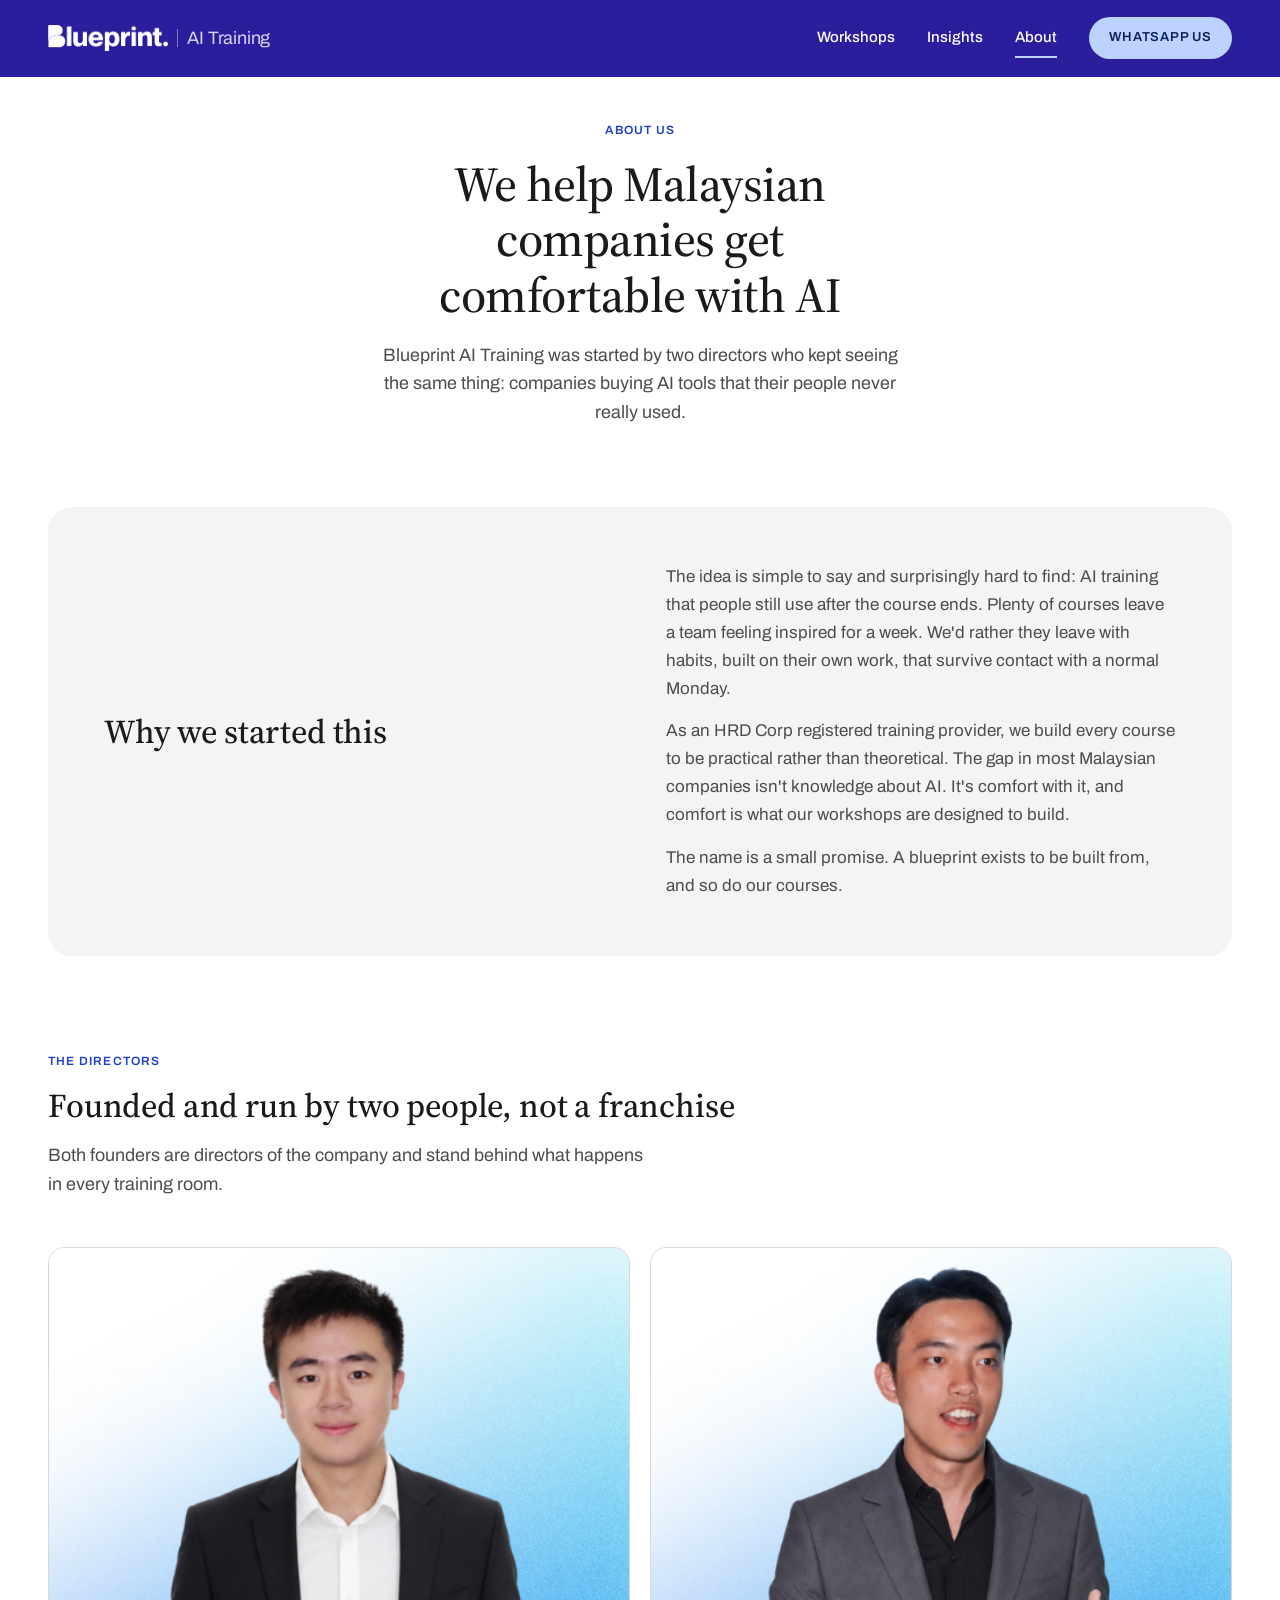
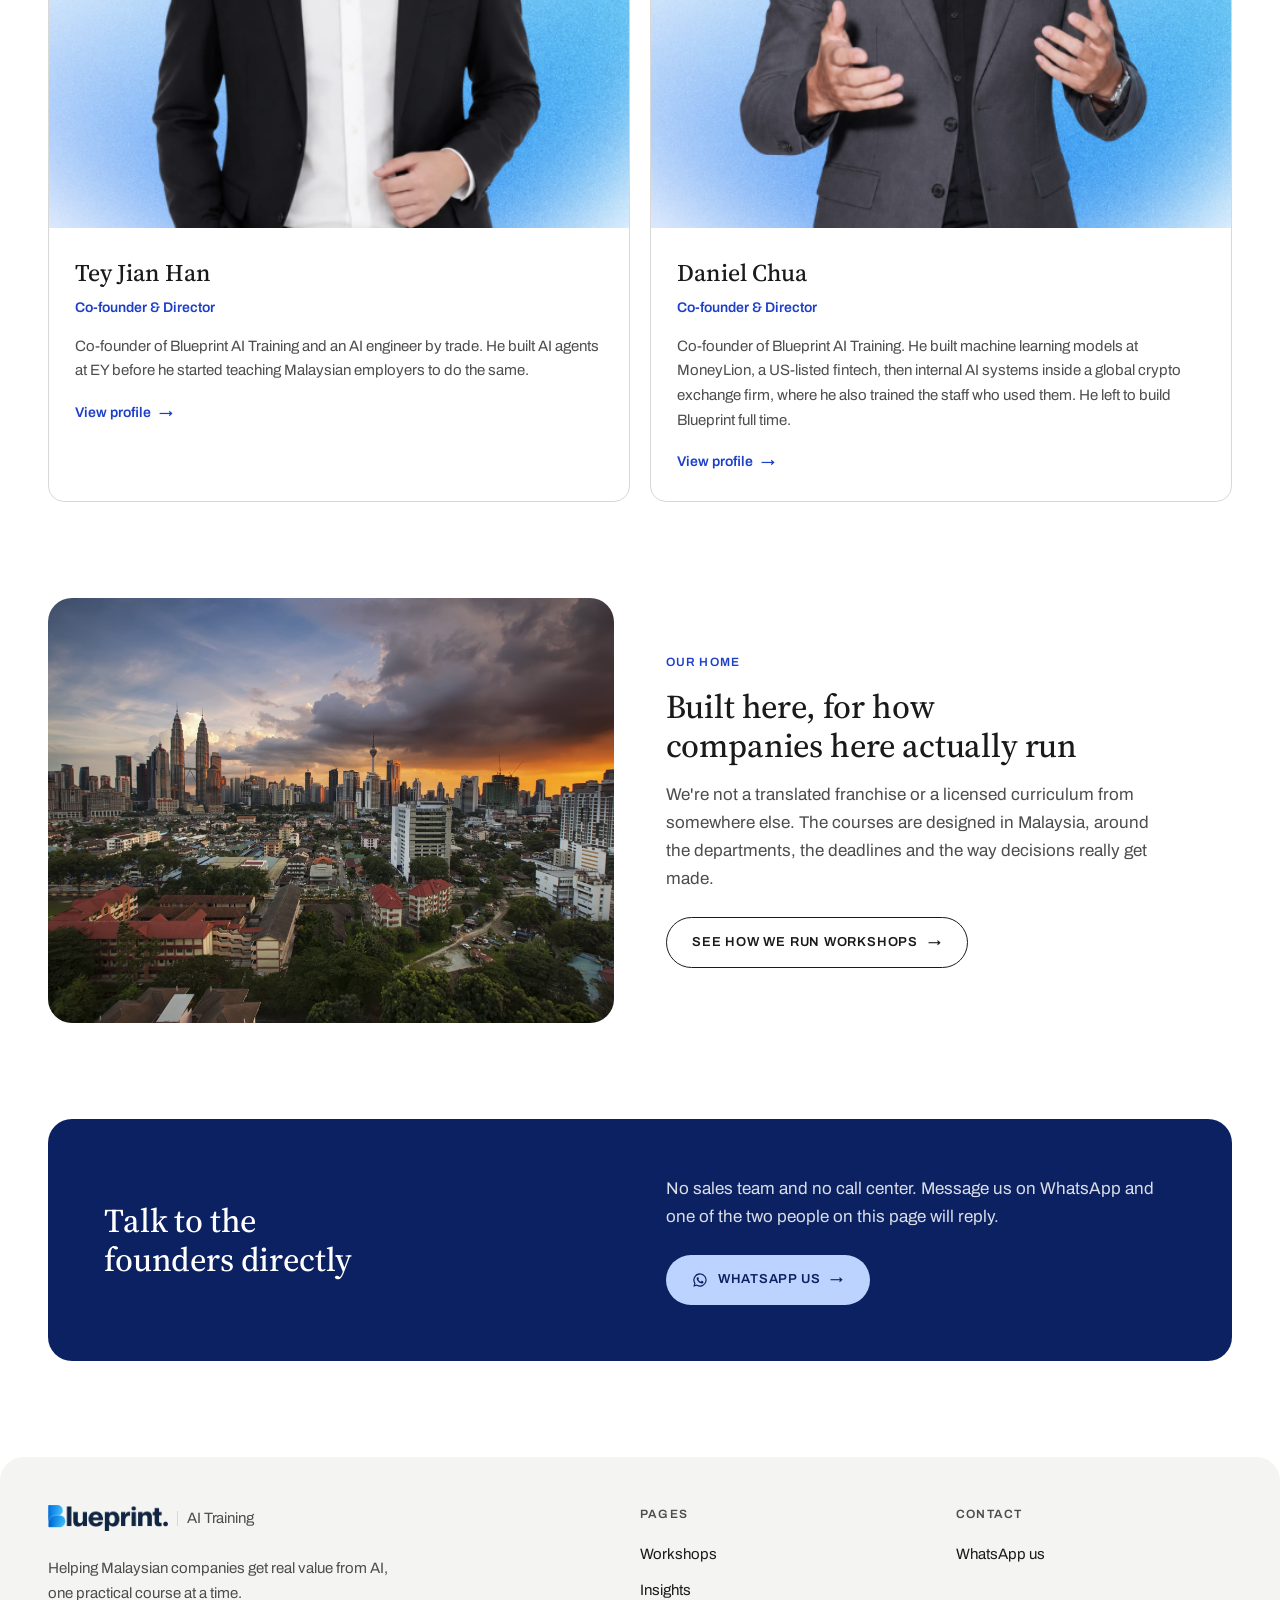
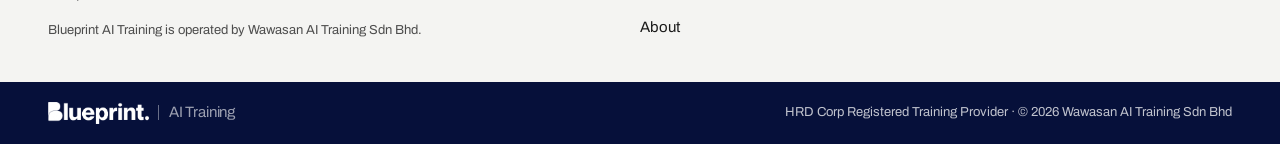
==== commit f67d63b1: "Reposition the flagship course against the MZ Group ladder Four competitor brochures made two things" ====
--- a/about.html
+++ b/about.html
@@ -14,7 +14,7 @@
   <link rel="preconnect" href="https://fonts.googleapis.com">
   <link rel="preconnect" href="https://fonts.gstatic.com" crossorigin>
   <link href="https://fonts.googleapis.com/css2?family=Archivo:wght@400;500;600;700&family=Source+Serif+4:ital,opsz,wght@0,8..60,400;0,8..60,500;1,8..60,400&display=swap" rel="stylesheet">
-  <link rel="stylesheet" href="css/styles.css?v=20260819">
+  <link rel="stylesheet" href="css/styles.css?v=20260819b">
 </head>
 <body>
 
@@ -74,7 +74,7 @@
           <h3>Tey Jian Han</h3>
           <p class="role">Co-founder &amp; Director</p>
           <!-- EDIT: full bio lives on team/tey-jian-han.html. Keep this to a line or two. -->
-          <p>Co-founder of Blueprint AI Training. Focused on making AI practical for Malaysian workplaces, and on courses that earn their two days.</p>
+          <p>Co-founder of Blueprint AI Training and an AI engineer by trade. He built AI agents at EY before he started teaching Malaysian employers to do the same.</p>
           <span class="arrow-link">View profile <span class="arrow" aria-hidden="true">&rarr;</span></span>
         </div>
       </a>
@@ -86,7 +86,7 @@
           <h3>Daniel Chua</h3>
           <p class="role">Co-founder &amp; Director</p>
           <!-- EDIT: full bio lives on team/daniel-chua.html. Keep this to a line or two. -->
-          <p>Co-founder of Blueprint AI Training. He builds internal AI tools inside a crypto company and trains the employees there to use them.</p>
+          <p>Co-founder of Blueprint AI Training. He built machine learning models at MoneyLion, a US-listed fintech, then internal AI systems inside a global crypto exchange firm, where he also trained the staff who used them. He left to build Blueprint full time.</p>
           <span class="arrow-link">View profile <span class="arrow" aria-hidden="true">&rarr;</span></span>
         </div>
       </a>
--- a/css/styles.css
+++ b/css/styles.css
@@ -1372,6 +1372,253 @@
 .outcomes strong { display: block; font-weight: 600; }
 .outcomes span { color: var(--slate); font-size: 0.9375rem; }
 
+/* ---------- Course outline: the six jobs ---------- */
+
+/* One white panel divided by hairlines, the same grammar as the strengths band
+   on home. The 1px grid gap is the rule, so the cells own no borders. */
+.six {
+  display: grid;
+  grid-template-columns: repeat(3, minmax(0, 1fr));
+  gap: 1px;
+  background: var(--silver);
+  border: 1px solid var(--silver);
+  border-radius: var(--r-panel);
+  overflow: hidden;
+}
+@media (max-width: 760px) { .six { grid-template-columns: repeat(2, minmax(0, 1fr)); } }
+@media (max-width: 460px) { .six { grid-template-columns: 1fr; } }
+.six > div { background: var(--white); padding: clamp(1.25rem, 2.4vw, 1.75rem); }
+.six .num {
+  font-size: 0.6875rem;
+  font-weight: 600;
+  letter-spacing: 0.08em;
+  color: var(--blue);
+}
+.six h3 {
+  font-family: var(--font-serif);
+  font-size: 1.375rem;
+  font-weight: 500;
+  line-height: 1.25;
+  margin: 0.2rem 0 0.35rem;
+}
+.six p { font-size: 0.9375rem; color: var(--slate); line-height: 1.55; }
+
+/* ---------- Course outline: session timeline ---------- */
+
+/* A day runs as a sticky summary beside its own rail of sessions. The summary
+   holds the day's argument so the rail can stay a list of what happens. */
+.day-run {
+  display: grid;
+  grid-template-columns: minmax(0, 300px) minmax(0, 1fr);
+  gap: clamp(1.5rem, 3vw, 3rem);
+  align-items: start;
+}
+@media (max-width: 940px) { .day-run { grid-template-columns: 1fr; } }
+
+.day-brief { position: sticky; top: calc(var(--header-h) + 1.5rem); }
+@media (max-width: 940px) { .day-brief { position: static; } }
+.day-brief h3 {
+  font-family: var(--font-serif);
+  font-size: clamp(1.625rem, 2.4vw, 2rem);
+  font-weight: 500;
+  line-height: 1.18;
+  margin-bottom: 0.5rem;
+}
+.day-brief .label { display: block; margin-bottom: 0.9rem; }
+.day-brief .day-quote {
+  font-family: var(--font-serif);
+  font-size: 1.0625rem;
+  font-style: italic;
+  color: var(--slate);
+  line-height: 1.45;
+  padding-top: 1rem;
+  border-top: 3px solid var(--blue);
+}
+.day-brief p { font-size: 0.9375rem; color: var(--slate); margin-top: 1rem; }
+
+.track { list-style: none; position: relative; padding-left: 1.75rem; }
+.track::before {
+  content: "";
+  position: absolute;
+  left: 4px;
+  top: 0.7rem;
+  bottom: 0.7rem;
+  width: 1px;
+  background: var(--silver);
+}
+.track > li { position: relative; padding-bottom: 1rem; }
+.track > li:last-child { padding-bottom: 0; }
+/* Marker is the rounded square used for outcome bullets, not a dot, so the
+   timeline reads as part of the same family. */
+.track > li::before {
+  content: "";
+  position: absolute;
+  left: -1.75rem;
+  top: 0.9rem;
+  width: 9px;
+  height: 9px;
+  border-radius: 3px;
+  background: var(--blue);
+}
+.track > li.is-break::before { background: var(--silver); }
+
+.session {
+  background: var(--white);
+  border: 1px solid var(--silver);
+  border-radius: var(--r-card);
+  padding: clamp(1.1rem, 2.2vw, 1.6rem);
+}
+.session-time {
+  display: block;
+  font-size: 0.6875rem;
+  font-weight: 600;
+  letter-spacing: 0.08em;
+  text-transform: uppercase;
+  color: var(--slate);
+  margin-bottom: 0.4rem;
+}
+.session-head {
+  display: flex;
+  align-items: baseline;
+  flex-wrap: wrap;
+  gap: 0.45rem 0.75rem;
+  margin-bottom: 0.6rem;
+}
+.session-head h4 { font-size: 1.0625rem; font-weight: 600; line-height: 1.3; }
+.session-dur { font-size: 0.8125rem; color: var(--slate); }
+.session p { font-size: 0.9375rem; color: var(--slate); line-height: 1.6; }
+.session p + p { margin-top: 0.7rem; }
+/* A paragraph closing out a module after its list needs the same air a second
+   paragraph gets; without this it butts straight against the last item. */
+.session-points + p,
+.session-steps + p { margin-top: 0.9rem; }
+.session strong { color: var(--ink); font-weight: 600; }
+
+/* Session type. Blue family and neutrals only: red and amber stay inside the
+   gradient art, never on a label (The Glint Rule). */
+.stype {
+  font-size: 0.6875rem;
+  font-weight: 600;
+  letter-spacing: 0.08em;
+  text-transform: uppercase;
+  padding: 0.2rem 0.7rem;
+  border-radius: var(--r-pill);
+  border: 1px solid var(--silver);
+  color: var(--slate);
+  white-space: nowrap;
+}
+.stype--practice { background: var(--panel-light); border-color: transparent; color: var(--blue-deep); }
+.stype--own { background: var(--blue-deep); border-color: transparent; color: var(--white); }
+
+/* The module number rides the time line rather than the heading, so the heading
+   stays the name of the thing and the rail still reads as a clock. */
+/* Hairline between the clock and the module number, the same divider the
+   wordmark uses. Written as a border rather than a separator glyph: a CSS
+   content escape here already shipped a NUL byte once. */
+.session-time .mod {
+  color: var(--blue);
+  margin-left: 0.7em;
+  padding-left: 0.7em;
+  border-left: 1px solid var(--silver);
+}
+
+.session-points {
+  list-style: none;
+  margin-top: 0.9rem;
+  display: flex;
+  flex-direction: column;
+  gap: 0.5rem;
+}
+.session-points li {
+  position: relative;
+  padding-left: 1.4rem;
+  font-size: 0.9375rem;
+  color: var(--slate);
+  line-height: 1.55;
+}
+/* A notch smaller than the outcome bullet: this list sits inside a card, under
+   a heading, so it must not compete with the page-level marks. */
+.session-points li::before {
+  content: "";
+  position: absolute;
+  left: 0;
+  top: 0.62em;
+  width: 6px;
+  height: 6px;
+  border-radius: 2px;
+  background: var(--blue);
+}
+
+.session-steps {
+  list-style: none;
+  counter-reset: step;
+  margin-top: 0.9rem;
+  display: flex;
+  flex-direction: column;
+  gap: 0.55rem;
+}
+/* Not flex: a step often opens with a bold lead-in, and flex would make that
+   <strong> its own column with the rest of the sentence beside it. The counter
+   is taken out of flow instead so the text stays one paragraph. */
+.session-steps li {
+  position: relative;
+  padding-left: 2rem;
+  font-size: 0.9375rem;
+  color: var(--slate);
+  line-height: 1.55;
+}
+.session-steps li::before {
+  counter-increment: step;
+  content: counter(step);
+  position: absolute;
+  left: 0;
+  top: 0;
+  width: 22px;
+  height: 22px;
+  border-radius: var(--r-pill);
+  background: var(--panel-light);
+  color: var(--blue-deep);
+  font-size: 0.6875rem;
+  font-weight: 600;
+  display: grid;
+  place-items: center;
+}
+
+.session-takeaway {
+  display: flex;
+  gap: 0.7rem;
+  align-items: flex-start;
+  margin-top: 1rem;
+  padding-top: 0.85rem;
+  border-top: 1px solid var(--silver);
+  font-size: 0.875rem;
+  color: var(--slate);
+  line-height: 1.55;
+}
+.session-takeaway::before {
+  content: "";
+  flex: 0 0 auto;
+  width: 9px;
+  height: 9px;
+  border-radius: 3px;
+  background: var(--blue);
+  margin-top: 0.5em;
+}
+.session-takeaway strong { color: var(--ink); font-weight: 600; }
+
+/* Breaks are structure, not content: paper ground, one line, no card weight. */
+.session--break {
+  background: var(--paper);
+  border-color: transparent;
+  padding: 0.7rem 1.1rem;
+  display: flex;
+  align-items: baseline;
+  flex-wrap: wrap;
+  gap: 0.4rem 0.9rem;
+}
+.session--break .session-time { margin-bottom: 0; }
+.session--break h4 { font-size: 0.9375rem; font-weight: 600; color: var(--slate); }
+
 /* ---------- Article pages ---------- */
 
 .article-head { padding-block: clamp(2.5rem, 5vw, 4rem) clamp(1.5rem, 3vw, 2rem); }
